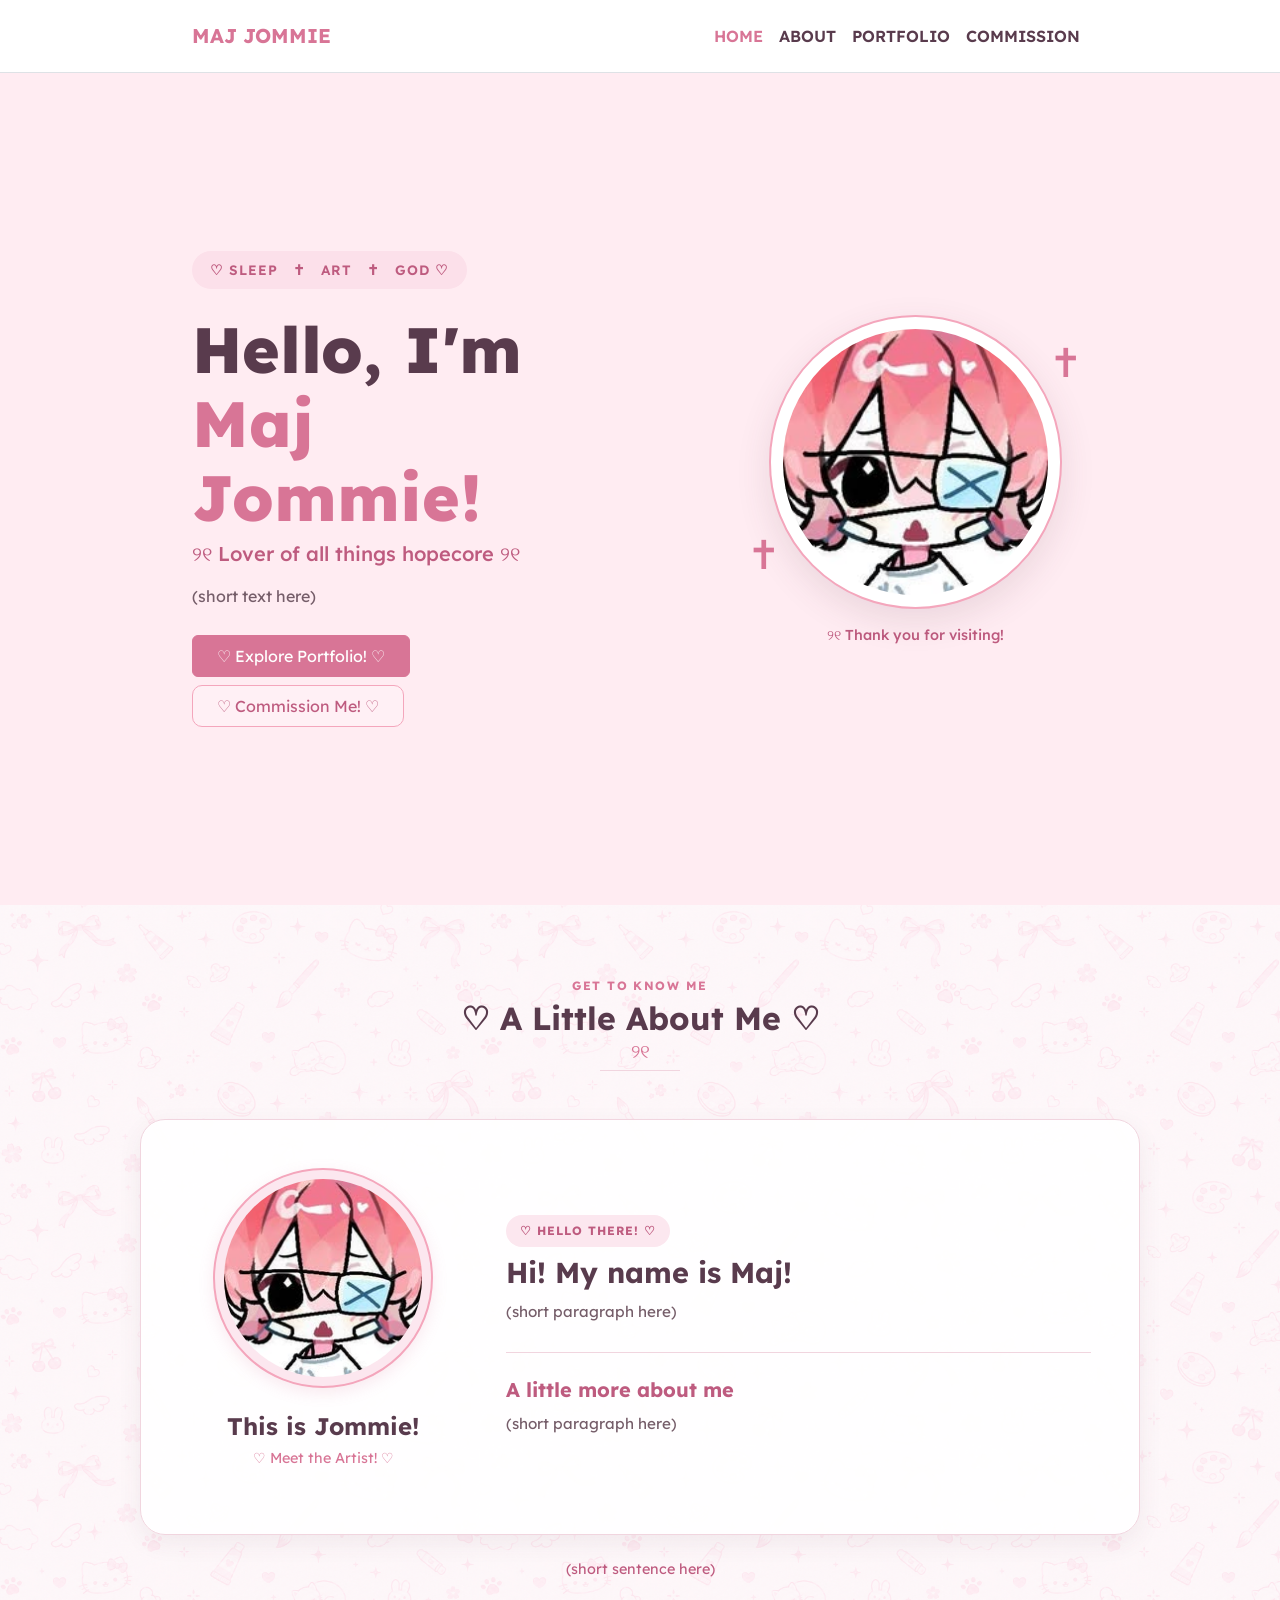
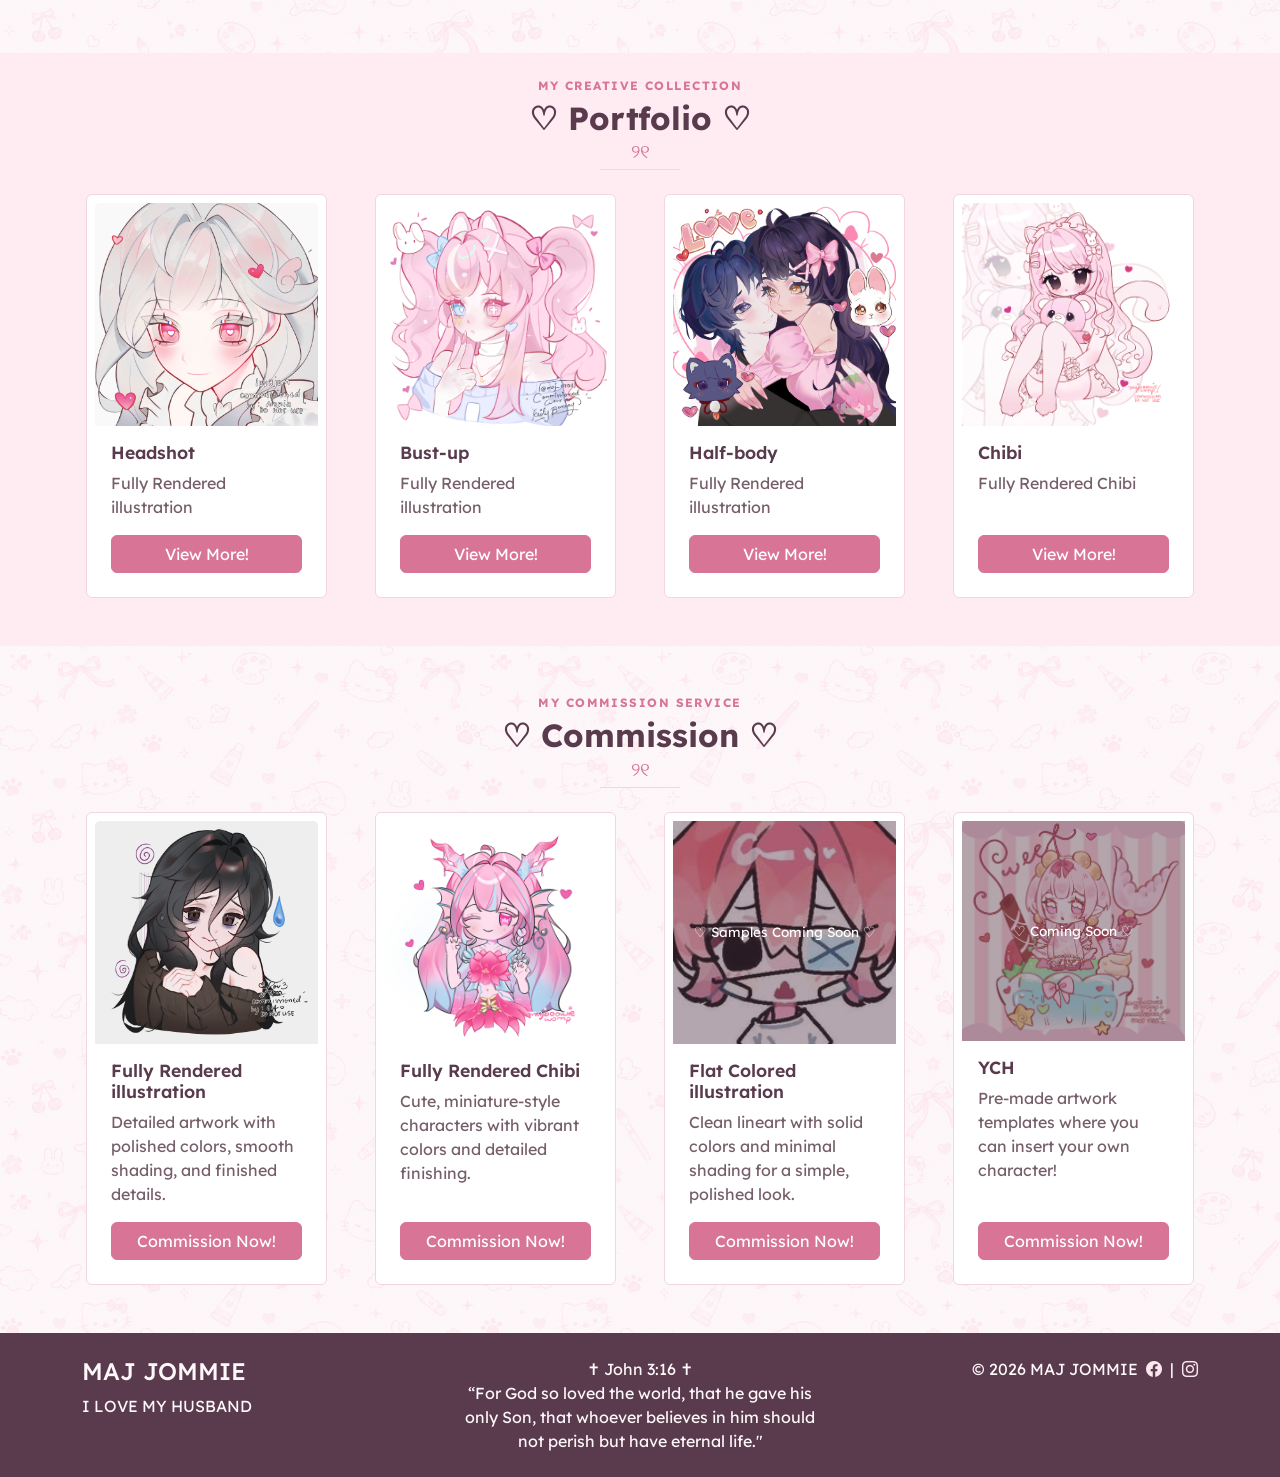
==== index.html @ 91c8d41b "Sitemap and Index fixed" ====
<!DOCTYPE html>
<html lang="en">

<head>
    <meta charset="UTF-8">
    <meta name="viewport" content="width=device-width, initial-scale=1.0">

    <link href="https://cdn.jsdelivr.net/npm/bootstrap@5.3.8/dist/css/bootstrap.min.css" rel="stylesheet">
    <link rel="preconnect" href="https://fonts.googleapis.com">
    <link rel="preconnect" href="https://fonts.gstatic.com" crossorigin>
    <link href="https://fonts.googleapis.com/css2?family=Lexend:wght@100..900&display=swap" rel="stylesheet">
    <link rel="stylesheet" href="https://cdn.jsdelivr.net/npm/bootstrap-icons@1.13.1/font/bootstrap-icons.min.css">
    <link href="style.css" rel="stylesheet">
    <link rel="icon" type="image/png" href="img/favicon.jpg">

    <title>Lov3Jom Art | Digital Illustrations & Art Commissions</title>

    <meta name="description" content="Explore Lov3Jom Art, a collection of digital illustrations and original artwork. Browse the portfolio, discover available commissions, and request a custom artwork.">
    <meta name="keywords" content="Lov3Jom Art, digital art, digital illustrations, art commissions, custom artwork">
    <meta name="author" content="Lov3Jom Art">
    <meta name="robots" content="index, follow">

    <meta property="og:type" content="website">
    <meta property="og:site_name" content="Lov3Jom Art">
    <meta property="og:title" content="Lov3Jom Art | Digital Illustrations">
    <meta property="og:description" content="Explore my digital illustrations, original artwork, and custom art commissions.">
    <meta property="og:url" content="https://lov3jom.art/">
    <meta property="og:image" content="https://lov3jom.art/img/preview.jpg">
    <meta property="og:image:width" content="1200">
    <meta property="og:image:height" content="630">
    <meta property="og:image:type" content="image/jpeg">

    <meta name="twitter:card" content="summary_large_image">
    <meta name="twitter:title" content="Lov3Jom Art">
    <meta name="twitter:description" content="Digital illustrations, original artwork, and custom commissions.">
    <meta name="twitter:image" content="https://lov3jom.art/img/preview.jpg">
</head>

<body data-bs-spy="scroll"
      data-bs-target="#portfolioNavbar"
      data-bs-smooth-scroll="true"
      data-bs-root-margin="0px 0px -40%"
      tabindex="0">

    <nav class="navbar navbar-expand-lg bg-white border-bottom sticky-top py-3">
        <div class="container-fluid navbar-container">

            <a class="navbar-brand fw-bold text-uppercase" href="index.html#home">
                Maj Jommie
            </a>

            <button class="navbar-toggler border-0"
                    type="button"
                    data-bs-toggle="collapse"
                    data-bs-target="#navbarLinks"
                    aria-controls="navbarLinks"
                    aria-expanded="false"
                    aria-label="Toggle navigation">

                <span class="navbar-toggler-icon"></span>
            </button>

            <div class="collapse navbar-collapse" id="navbarLinks">
                <ul class="navbar-nav ms-auto fw-semibold text-uppercase" id="portfolioNavbar">

                    <li class="nav-item">
                        <a class="nav-link active" href="#home">Home</a>
                    </li>

                    <li class="nav-item">
                        <a class="nav-link" href="#about">About</a>
                    </li>

                    <li class="nav-item">
                        <a class="nav-link" href="#portfolio">Portfolio</a>
                    </li>

                    <li class="nav-item">
                        <a class="nav-link" href="#commission">Commission</a>
                    </li>

                </ul>
            </div>

        </div>
    </nav>

    <section id="home" class="hero-section d-flex align-items-center">
        <div class="container-fluid landing-content py-5">
            <div class="row align-items-center justify-content-between g-5">

                <div class="col-md-6 text-center text-md-start">

                    <span class="hero-badge">
                        ♡ SLEEP &nbsp; ✝ &nbsp; ART &nbsp; ✝ &nbsp; GOD ♡
                    </span>

                    <h1 class="hero-title mt-4">
                        Hello, I'm <br> <span>Maj Jommie!</span>
                    </h1>

                    <h5 class="hero-subtitle">
                        ୨୧ Lover of all things hopecore ୨୧
                    </h5>

                    <p class="hero-description mt-3">
                        (short text here)
                    </p>

                    <div class="d-flex flex-wrap justify-content-center justify-content-md-start gap-2 mt-4">

                        <a href="#portfolio" class="btn button pink px-4 py-2">
                            ♡ Explore Portfolio! ♡
                        </a>

                        <a href="#commission" class="btn btn-outline-pink px-4 py-2">
                            ♡ Commission Me! ♡
                        </a>

                    </div>

                </div>

                <div class="col-md-5 text-center">

                    <div class="hero-image-wrapper mx-auto">

                        <span class="hero-decoration decoration-one">✝</span>
                        <span class="hero-decoration decoration-two">✝</span>

                        <img src="img/favicon.jpg"
                             class="hero-image"
                             alt="Maj Jommie profile artwork">

                    </div>

                    <p class="hero-image-caption mt-3">
                        ୨୧ Thank you for visiting!
                    </p>

                </div>

            </div>
        </div>
    </section>

    <section id="about" class="py-5">
        <div class="container py-4">

            <div class="text-center mb-5">
                <p class="gallery-label mb-1">GET TO KNOW ME</p>
                <h2 class="gallery-title">♡ A Little About Me ♡</h2>
                <div class="gallery-divider mx-auto">୨୧</div>
            </div>

            <div class="about-card p-4 p-md-5 mx-auto">
                <div class="row align-items-center g-4 g-lg-5">

                    <div class="col-md-4 text-center">

                        <div class="about-image-wrapper mx-auto">
                            <img src="img/favicon.jpg"
                                 class="about-image"
                                 alt="Jommie's profile artwork">
                        </div>

                        <h4 class="about-name mt-4">This is Jommie!</h4>
                        <p class="about-caption">♡ Meet the Artist! ♡</p>

                    </div>

                    <div class="col-md-8">

                        <span class="about-label">♡ HELLO THERE! ♡</span>

                        <h3 class="about-heading mt-2">
                            Hi! My name is Maj!
                        </h3>

                        <p class="about-text">
                            (short paragraph here)
                        </p>

                        <hr class="about-divider">

                        <h5 class="about-subheading">A little more about me</h5>

                        <p class="about-text mb-0">
                            (short paragraph here)
                        </p>

                    </div>

                </div>
            </div>

            <p class="text-center about-footer-text mt-4 mb-0">
                (short sentence here)
            </p>

        </div>
    </section>

    <section id="portfolio" class="py-4 pb-5">

        <div class="text-center mb-4">
            <p class="gallery-label mb-1">MY CREATIVE COLLECTION</p>
            <h2 class="gallery-title">♡ Portfolio ♡</h2>
            <div class="gallery-divider mx-auto">୨୧</div>
        </div>

        <div class="container px-3">
            <div class="row g-2 g-lg-5 justify-content-center">

                <div class="col-6 col-md-3">
                    <div class="card p-2 h-100 d-flex flex-column">

                        <img src="img/Fully rendered Headshot/Commissioned by Aionia Lily.png"
                             class="card-img-top"
                             alt="Fully rendered headshot artwork">

                        <div class="card-body d-flex flex-column">
                            <h5 class="responsive-card-title">Headshot</h5>
                            <p class="responsive-card-text">Fully Rendered illustration</p>

                            <div class="mt-auto d-flex justify-content-center">
                                <a href="portfolio.html" class="btn button pink w-100">
                                    View More!
                                </a>
                            </div>
                        </div>

                    </div>
                </div>

                <div class="col-6 col-md-3">
                    <div class="card p-2 h-100 d-flex flex-column">

                        <img src="img/Fully rendered Bust-up/Commissioned by Keilyy.png"
                             class="card-img-top"
                             alt="Fully rendered bust-up artwork">

                        <div class="card-body d-flex flex-column">
                            <h5 class="responsive-card-title">Bust-up</h5>
                            <p class="responsive-card-text">Fully Rendered illustration</p>

                            <div class="mt-auto d-flex justify-content-center">
                                <a href="portfolio.html" class="btn button pink w-100">
                                    View More!
                                </a>
                            </div>
                        </div>

                    </div>
                </div>

                <div class="col-6 col-md-3">
                    <div class="card p-2 h-100 d-flex flex-column">

                        <img src="img/Fully rendered Halfbody/Ely_s ArtCon.png"
                             class="card-img-top"
                             alt="Fully rendered half-body artwork">

                        <div class="card-body d-flex flex-column">
                            <h5 class="responsive-card-title">Half-body</h5>
                            <p class="responsive-card-text">Fully Rendered illustration</p>

                            <div class="mt-auto d-flex justify-content-center">
                                <a href="portfolio.html" class="btn button pink w-100">
                                    View More!
                                </a>
                            </div>
                        </div>

                    </div>
                </div>

                <div class="col-6 col-md-3">
                    <div class="card p-2 h-100 d-flex flex-column">

                        <img src="img/Chibi Fullbody/Commissioned by Keilyy.png"
                             class="card-img-top"
                             alt="Chibi artwork">

                        <div class="card-body d-flex flex-column">
                            <h5 class="responsive-card-title">Chibi</h5>
                            <p class="responsive-card-text">Fully Rendered Chibi</p>

                            <div class="mt-auto d-flex justify-content-center">
                                <a href="portfolio.html" class="btn button pink w-100">
                                    View More!
                                </a>
                            </div>
                        </div>

                    </div>
                </div>

            </div>
        </div>

    </section>

    <section id="commission" class="py-5">

        <div class="text-center mb-4">
            <p class="gallery-label mb-1">MY COMMISSION SERVICE</p>
            <h2 class="gallery-title">♡ Commission ♡</h2>
            <div class="gallery-divider mx-auto">୨୧</div>
        </div>

        <div class="container px-3">
            <div class="row g-2 g-lg-5 justify-content-center">

                <div class="col-6 col-md-3">
                    <div class="card p-2 h-100">

                        <img src="img/Fully rendered Bust-up/Commissioned by Sof.png"
                             class="card-img-top"
                             alt="Fully rendered illustration">

                        <div class="card-body d-flex flex-column">
                            <h5 class="responsive-card-title">Fully Rendered illustration</h5>
                            <p class="responsive-card-text">
                                Detailed artwork with polished colors, smooth shading, and finished details.
                            </p>

                            <div class="mt-auto d-flex justify-content-center">
                                <a href="commission.html" class="btn button pink w-100">
                                    Commission Now!
                                </a>
                            </div>
                        </div>

                    </div>
                </div>

                <div class="col-6 col-md-3">
                    <div class="card p-2 h-100">

                        <img src="img/Custom chibi/Commissioned by Eii Yume.png"
                             class="card-img-top"
                             alt="Fully rendered chibi illustration">

                        <div class="card-body d-flex flex-column">
                            <h5 class="responsive-card-title">Fully Rendered Chibi</h5>
                            <p class="responsive-card-text">
                                Cute, miniature-style characters with vibrant colors and detailed finishing.
                            </p>

                            <div class="mt-auto d-flex justify-content-center">
                                <a href="commission.html" class="btn button pink w-100">
                                    Commission Now!
                                </a>
                            </div>
                        </div>

                    </div>
                </div>

                <div class="col-6 col-md-3">
                    <div class="card p-2 h-100">

                        <div class="image-container">
                            <img src="img/favicon.jpg"
                                 class="card-img-top"
                                 alt="Flat colored illustration">

                            <div class="image-text">
                                <p>♡ Samples Coming Soon ♡</p>
                            </div>
                        </div>

                        <div class="card-body d-flex flex-column">
                            <h5 class="responsive-card-title">Flat Colored illustration</h5>
                            <p class="responsive-card-text">
                                Clean lineart with solid colors and minimal shading for a simple, polished look.
                            </p>

                            <div class="mt-auto d-flex justify-content-center">
                                <a href="commission.html" class="btn button pink w-100">
                                    Commission Now!
                                </a>
                            </div>
                        </div>

                    </div>
                </div>

                <div class="col-6 col-md-3">
                    <div class="card p-2 h-100">
                        <div class="image-container">
                            <img src="img/YCH_s/Sundae/Commissioned by Bunny.png"
                                class="card-img-top"
                                alt="Your Character Here artwork">

                            <div class="image-text">
                                <p>♡ Coming Soon ♡</p>
                            </div>
                        </div>

                        <div class="card-body d-flex flex-column">
                            <h5 class="responsive-card-title">YCH</h5>
                            <p class="responsive-card-text">
                                Pre-made artwork templates where you can insert your own character!
                            </p>

                            <div class="mt-auto d-flex justify-content-center">
                                <a href="commission.html" class="btn button pink w-100">
                                    Commission Now!
                                </a>
                            </div>
                        </div>

                    </div>
                </div>

            </div>
        </div>

    </section>

    <footer class="py-4 site-footer">
        <div class="container">
            <div class="row align-items-start">

                <div class="col-md-4 footer-title">
                    <h4 class="white title">MAJ JOMMIE</h4>
                    <p>I LOVE MY HUSBAND</p>
                </div>

                <div class="col-md-4">
                    <p class="text-center mb-0">
                        ✝ John 3:16 ✝<br>
                        “For God so loved the world, that he gave his only Son, that whoever believes in him should not perish but have eternal life."
                    </p>
                </div>

                <div class="col-md-4 d-flex justify-content-end align-items-start gap-2 footer-description">
                    <p class="mb-0">© 2026 MAJ JOMMIE</p>

                    <a href="https://www.facebook.com/lov3jom" class="white">
                        <i class="bi bi-facebook"></i>
                    </a>

                    <span>|</span>

                    <a href="https://www.instagram.com/lov3jom" class="white">
                        <i class="bi bi-instagram"></i>
                    </a>
                </div>

            </div>
        </div>
    </footer>

    <script src="https://cdn.jsdelivr.net/npm/bootstrap@5.3.8/dist/js/bootstrap.bundle.min.js"></script>

</body>
</html>
---- style.css ----
@charset "UTF-8";

html {
    scroll-behavior: smooth;
}

:root {
    --bs-body-font-family: 'Lexend', sans-serif !important;
    --bs-font-sans-serif: 'Lexend', sans-serif !important;
}

body {
    background-color: #FFF8FA;
    color: #593B4D;
    font-family: 'Lexend', sans-serif !important;
    font-weight: 400;
}

.navbar-container,
.landing-content {
    padding-left: 15%;
    padding-right: 15%;
}

.navbar {
    background-color: #FFFFFF;
}

.navbar-brand {
    color: #D87596;
}

.navbar-brand:hover {
    color: #BE5B7F;
}

.nav-link {
    color: #593B4D;
}

.nav-link:hover,
.nav-link.active {
    color: #D87596 !important;
}

#home,
#portfolio {
    background-color: #ffecf2;
}

#about,
#commission {
    background-color: #FFF8FA;
    background-image: url("/img/background3.png");
    background-size: 480px 270px;
    background-repeat: repeat;
    background-position: top left;
    background-attachment: scroll;
}

#home {
    min-height: calc(100vh - 68px);
    overflow: hidden;
}

.landing-image {
    width: 400px;
    height: 400px;
    max-width: 100%;
    aspect-ratio: 1 / 1;
    object-fit: contain;
    border-radius: 50%;
}

.emoticons {
    width: 25%;
    height: 25%;
    max-width: 25%;
    aspect-ratio: 1 / 1;
    object-fit: contain;
    border-radius: 50%;
}

section {
    scroll-margin-top: 80px;
}

.introduction {
    padding: 0;
}

.badge.pink {
    background-color: #FCE7EF;
    color: #BE5B7F;
    font-weight: 600;
    letter-spacing: 0.02em;
    padding: 8px 14px;
    border-radius: 999px;
}

.button.pink {
    background-color: #D87596;
    color: #FFFFFF;
    border-color: #D87596;
}

.button.pink:hover {
    background-color: #BE5B7F;
    color: #FFFFFF;
    border-color: #BE5B7F;
}

.btn-outline-pink {
    background-color: #FFF0F5;
    border: 1px solid #F4A6BC;
    color: #BE5B7F;
    border-radius: 10px;
    transition: 0.2s ease;
}

.btn-outline-pink:hover {
    background-color: #FCE7EF;
    border-color: #D87596;
    color: #BE5B7F;
}

.card {
    background-color: #FFFFFF;
    border: 1px solid #F1D5DF;
}

.responsive-card-title {
    font-size: 1.1rem;
    font-weight: 600;
    color: #593B4D;
}

.responsive-card-text {
    font-size: 1rem;
    color: #755D69;
}

.text-muted {
    color: #755D69 !important;
}

.site-footer {
    background-color: #593B4D !important;
    color: #FFF8FA;
}

.site-footer a {
    color: #FCE7EF;
    text-decoration: none;
}

.site-footer a:hover {
    color: #F4A6BC;
}



.gallery-label {
    color: #D87596;
    font-size: 0.75rem;
    font-weight: 700;
    letter-spacing: 0.12em;
}

.gallery-title {
    color: #593B4D;
    font-weight: 700;
    margin-bottom: 5px;
}

.gallery-divider {
    color: #D87596;
    font-size: 1.2rem;
    width: 80px;
    border-bottom: 1px solid #F1D5DF;
    line-height: 1;
    padding-bottom: 8px;
}

.gallery-item {
    display: block;
    overflow: hidden;
    border-radius: 16px;
    background-color: #FFFFFF;
    border: 1px solid #F1D5DF;
    box-shadow: 0 2px 8px rgba(89, 59, 77, 0.06);
    aspect-ratio: 1 / 1;
}

.gallery-item img {
    display: block;
    width: 100%;
    height: 100%;
    object-fit: cover;
    transition: transform 0.3s ease;
}

.gallery-item:hover img {
    transform: scale(1.04);
}

.gallery-item:hover {
    box-shadow: 0 5px 15px rgba(89, 59, 77, 0.15);
}

.process-card {
    background-color: #FFFFFF;
    border: 1px solid #F1D5DF;
    border-radius: 20px;
    box-shadow: 0 3px 10px rgba(89, 59, 77, 0.05);
    transition: transform 0.3s ease, box-shadow 0.3s ease;
}

.process-card:hover {
    transform: translateY(-6px);
    box-shadow: 0 8px 18px rgba(89, 59, 77, 0.12);
}

.process-icon {
    width: 65px;
    height: 65px;
    background-color: #FCE7EF;
    color: #D87596;
    border-radius: 50%;
    display: flex;
    align-items: center;
    justify-content: center;
    margin: 0 auto 18px;
    font-size: 1.8rem;
}

.process-number {
    color: #D87596;
    font-size: 0.7rem;
    font-weight: 700;
    letter-spacing: 0.12em;
}

.process-card h5 {
    color: #593B4D;
    font-size: 1rem;
}

.process-card p {
    font-size: 0.85rem;
    margin-top: 10px;
    margin-bottom: 0;
}

.hero-badge {
    display: inline-block;
    background-color: #FCE0EA;
    color: #BE5B7F;
    padding: 9px 18px;
    border-radius: 50px;
    font-size: 0.85rem;
    font-weight: 600;
    letter-spacing: 1px;
}

.hero-title {
    color: #593B4D;
    font-size: clamp(2.5rem, 5vw, 4.5rem);
    font-weight: 800;
    line-height: 1.15;
}

.hero-title span {
    color: #D87596;
}

.hero-subtitle {
    color: #BE5B7F;
    font-weight: 500;
}

.hero-description {
    color: #755D69;
    font-size: 1rem;
    line-height: 1.8;
    max-width: 480px;
}

.hero-image-wrapper {
    position: relative;
    width: 360px;
    max-width: 85%;
    aspect-ratio: 1 / 1;
    padding: 12px;
    border-radius: 50%;
    background-color: #FFFFFF;
    border: 2px solid #F4A6BC;
    box-shadow: 0 12px 35px rgba(89, 59, 77, 0.12);
}

.hero-image {
    width: 100%;
    height: 100%;
    object-fit: cover;
    border-radius: 50%;
}

.hero-decoration {
    position: absolute;
    z-index: 2;
    color: #D87596;
    font-size: 2.5rem;
}

.decoration-one {
    top: 5%;
    right: -8%;
}

.decoration-two {
    bottom: 8%;
    left: -8%;
}

.hero-image-caption {
    color: #BE5B7F;
    font-size: 0.9rem;
    font-weight: 500;
}

.about-card {
    max-width: 1000px;
    background-color: rgba(255, 255, 255, 0.94);
    border: 1px solid #F1D5DF;
    border-radius: 25px;
    box-shadow: 0 8px 25px rgba(89, 59, 77, 0.07);
}

.about-image-wrapper {
    width: 220px;
    max-width: 100%;
    aspect-ratio: 1 / 1;
    padding: 9px;
    background-color: #FCE7EF;
    border: 2px solid #F4A6BC;
    border-radius: 50%;
    box-shadow: 0 5px 15px rgba(216, 117, 150, 0.15);
}

.about-image {
    width: 100%;
    height: 100%;
    object-fit: cover;
    border-radius: 50%;
}

.about-name {
    color: #593B4D;
    font-weight: 700;
}

.about-caption {
    color: #D87596;
    font-size: 0.9rem;
}

.about-label {
    display: inline-block;
    color: #BE5B7F;
    background-color: #FCE7EF;
    padding: 7px 14px;
    border-radius: 50px;
    font-size: 0.75rem;
    font-weight: 700;
    letter-spacing: 1px;
}

.about-heading {
    color: #593B4D;
    font-size: 1.8rem;
    font-weight: 700;
}

.about-subheading {
    color: #BE5B7F;
    font-weight: 700;
}

.about-text {
    color: #755D69;
    font-size: 0.95rem;
    line-height: 1.9;
}

.about-divider {
    border-color: #F1D5DF;
    opacity: 1;
    margin: 25px 0;
}

.about-footer-text {
    color: #BE5B7F;
    font-size: 0.9rem;
}


.image-container {
    position: relative;
    width: 100%;
}

.image-container img {
    width: 100%;
    display: block;
}

.image-container {
    position: relative;
    width: 100%;
    overflow: hidden;
}

.image-container img {
    width: 100%;
    display: block;
}

.image-text {
    position: absolute;
    inset: 0;
    display: flex;
    flex-direction: column;
    justify-content: center;
    align-items: center;
    text-align: center;
    color: white;
    background-color: rgba(89, 59, 77, 0.45);
    padding: 15px;
}

.image-text h5 {
    font-weight: 700;
}

.image-text p {
    margin-bottom: 0;
    font-size: 0.85rem;
}

@media (max-width: 767.98px) {

    .landing-content {
        padding-left: 5%;
        padding-right: 5%;
    }

    .landing-content .row {
        justify-content: center;
        text-align: center;
        gap: 20px;
    }

    .landing-content .row > div {
        text-align: center !important;
    }

    .landing-image {
        width: 280px;
        height: 280px;
    }

    .hero-title {
        font-size: 2.5rem;
    }

    .hero-description {
        font-size: 0.9rem;
        margin-left: auto;
        margin-right: auto;
    }

    .hero-image-wrapper {
        width: 280px;
    }

    .responsive-card-title {
        font-size: 0.85rem;
        font-weight: 600;
    }

    .responsive-card-text {
        font-size: 0.75rem;
    }

    .gallery-title {
        font-size: 1.5rem;
    }

    .gallery-label {
        font-size: 0.65rem;
    }

    .gallery-item {
        border-radius: 12px;
    }

    .about-card {
        border-radius: 18px;
        padding: 25px !important;
    }

    .about-image-wrapper {
        width: 180px;
    }

    .about-heading {
        font-size: 1.5rem;
    }

    .about-text {
        font-size: 0.85rem;
    }

    .footer-title {
    text-align: center;
    }

    .site-footer .row {
        text-align: center;
        gap: 25px;
    }

    .site-footer .footer-title,
    .site-footer .col-md-4 {
        text-align: center;
    }

    .site-footer .col-md-4:last-child {
        justify-content: center;
        flex-wrap: wrap;
        gap: 10px;
    }

    .site-footer p {
        margin-bottom: 0;
    }

    .footer-description {
        text-align: center;
        display: flex;
        align-items: center;
    }
}
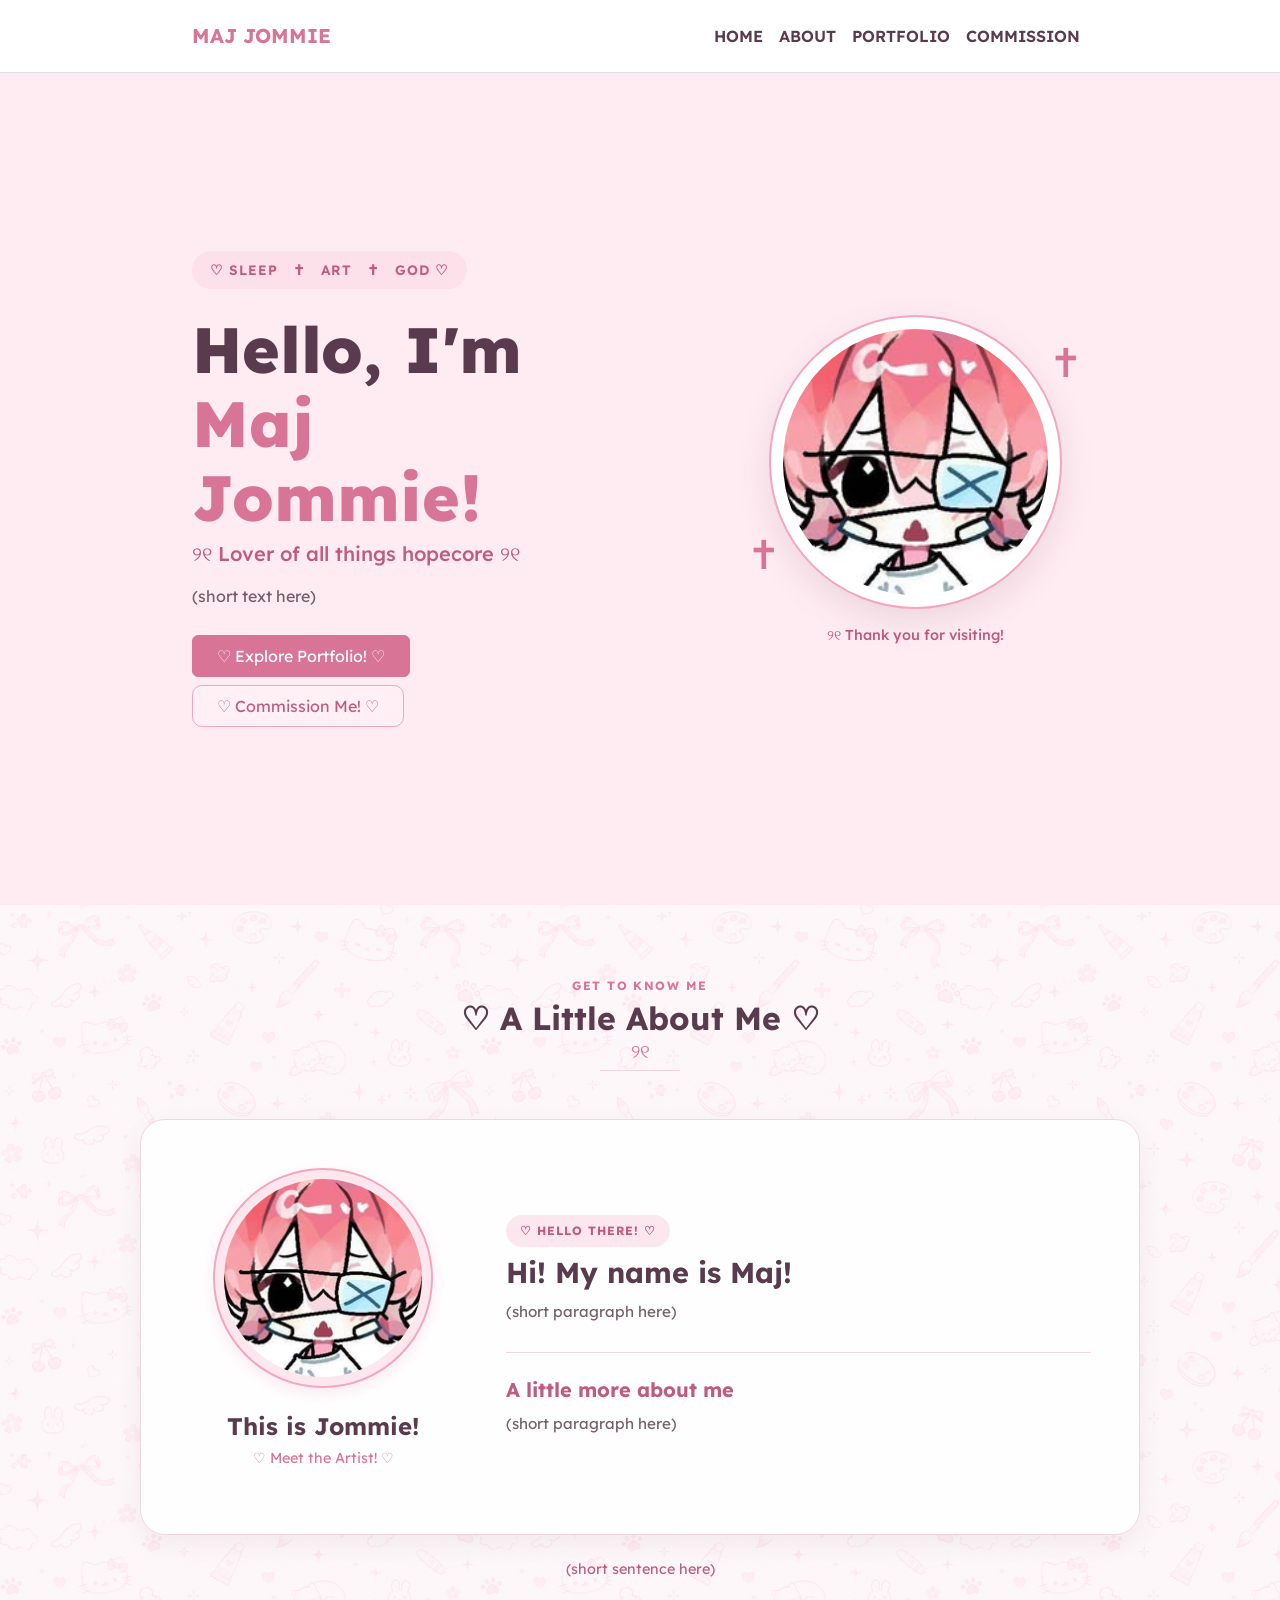
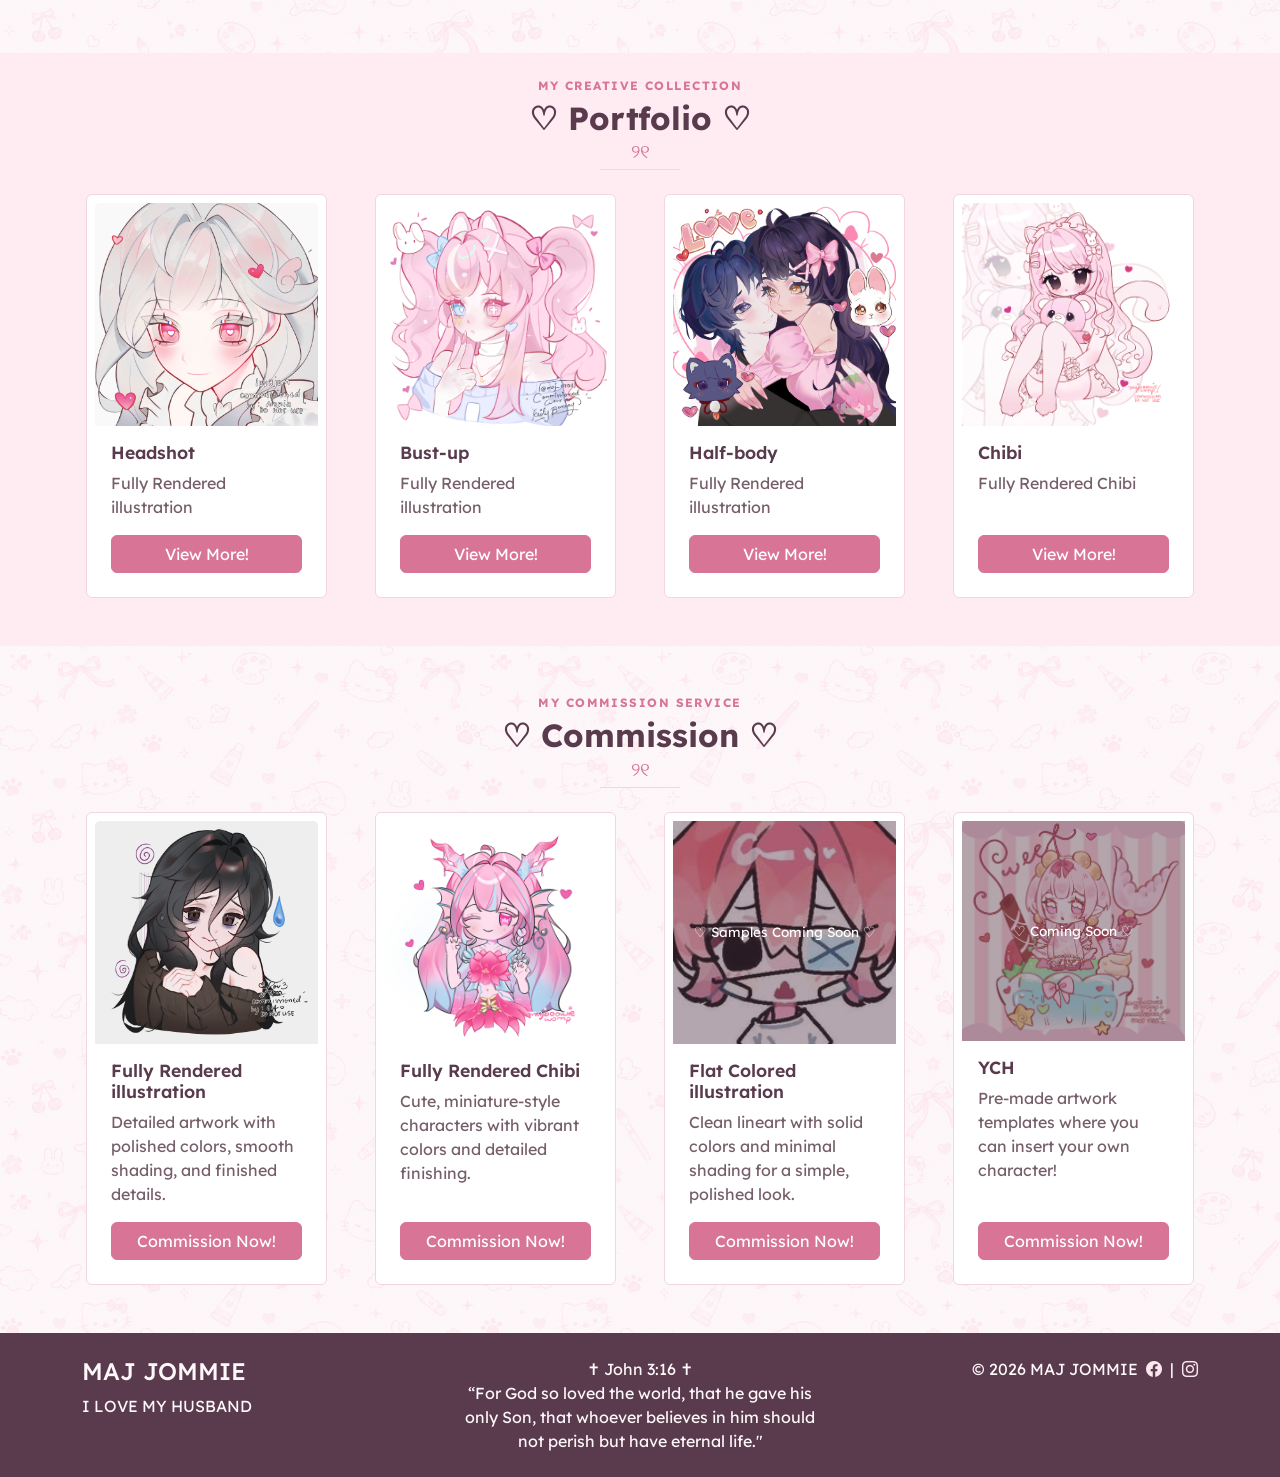
==== commit 0c3bde5e: "Analytics" ====
--- a/index.html
+++ b/index.html
@@ -1,41 +1,50 @@
 
 <!DOCTYPE html>
 <html lang="en">
+
 
 <head>
     <meta charset="UTF-8">
     <meta name="viewport" content="width=device-width, initial-scale=1.0">
 
+    <title>Lov3Jom Art | Digital Artist & Art Commissions</title>
+
+    <meta name="description" content="Explore Lov3Jom Art by Maj Jommie, featuring digital illustrations, character artwork, chibi art, and custom art commissions. View the portfolio and commission your own artwork.">
+    <meta name="author" content="Maj Jommie">
+    <meta name="robots" content="index, follow">
+
+    <link rel="canonical" href="https://lov3jom.art/">
+
     <link href="https://cdn.jsdelivr.net/npm/bootstrap@5.3.8/dist/css/bootstrap.min.css" rel="stylesheet">
+
     <link rel="preconnect" href="https://fonts.googleapis.com">
     <link rel="preconnect" href="https://fonts.gstatic.com" crossorigin>
     <link href="https://fonts.googleapis.com/css2?family=Lexend:wght@100..900&display=swap" rel="stylesheet">
+
     <link rel="stylesheet" href="https://cdn.jsdelivr.net/npm/bootstrap-icons@1.13.1/font/bootstrap-icons.min.css">
     <link href="style.css" rel="stylesheet">
-    <link rel="icon" type="image/png" href="img/favicon.jpg">
-
-    <title>Lov3Jom Art | Digital Illustrations & Art Commissions</title>
-
-    <meta name="description" content="Explore Lov3Jom Art, a collection of digital illustrations and original artwork. Browse the portfolio, discover available commissions, and request a custom artwork.">
-    <meta name="keywords" content="Lov3Jom Art, digital art, digital illustrations, art commissions, custom artwork">
-    <meta name="author" content="Lov3Jom Art">
-    <meta name="robots" content="index, follow">
-
+
+    <link rel="icon" type="image/jpeg" href="img/favicon.jpg">
+
+    <!-- Open Graph / Facebook / Messenger -->
     <meta property="og:type" content="website">
     <meta property="og:site_name" content="Lov3Jom Art">
-    <meta property="og:title" content="Lov3Jom Art | Digital Illustrations">
-    <meta property="og:description" content="Explore my digital illustrations, original artwork, and custom art commissions.">
+    <meta property="og:title" content="Lov3Jom Art | Digital Artist & Art Commissions">
+    <meta property="og:description" content="Explore digital illustrations, character artwork, chibi art, and custom commissions by Maj Jommie.">
     <meta property="og:url" content="https://lov3jom.art/">
     <meta property="og:image" content="https://lov3jom.art/img/preview.jpg">
     <meta property="og:image:width" content="1200">
     <meta property="og:image:height" content="630">
     <meta property="og:image:type" content="image/jpeg">
-
+    <meta property="og:image:alt" content="Lov3Jom Art digital art portfolio preview">
+
+    <!-- Twitter / X -->
     <meta name="twitter:card" content="summary_large_image">
-    <meta name="twitter:title" content="Lov3Jom Art">
-    <meta name="twitter:description" content="Digital illustrations, original artwork, and custom commissions.">
+    <meta name="twitter:title" content="Lov3Jom Art | Digital Artist">
+    <meta name="twitter:description" content="Discover digital illustrations, chibi art, and custom artwork by Maj Jommie.">
     <meta name="twitter:image" content="https://lov3jom.art/img/preview.jpg">
 </head>
+
 
 <body data-bs-spy="scroll"
       data-bs-target="#portfolioNavbar"
@@ -456,6 +465,12 @@
     </footer>
 
     <script src="https://cdn.jsdelivr.net/npm/bootstrap@5.3.8/dist/js/bootstrap.bundle.min.js"></script>
+    <script async src="https://www.googletagmanager.com/gtm.js?id=GTM-P2FCDST4"></script>
+    <script>
+    window.dataLayer = window.dataLayer || [];
+    function gtag(){dataLayer.push(arguments);}
+    gtag('js', new Date());
+    </script>
 
 </body>
 </html>
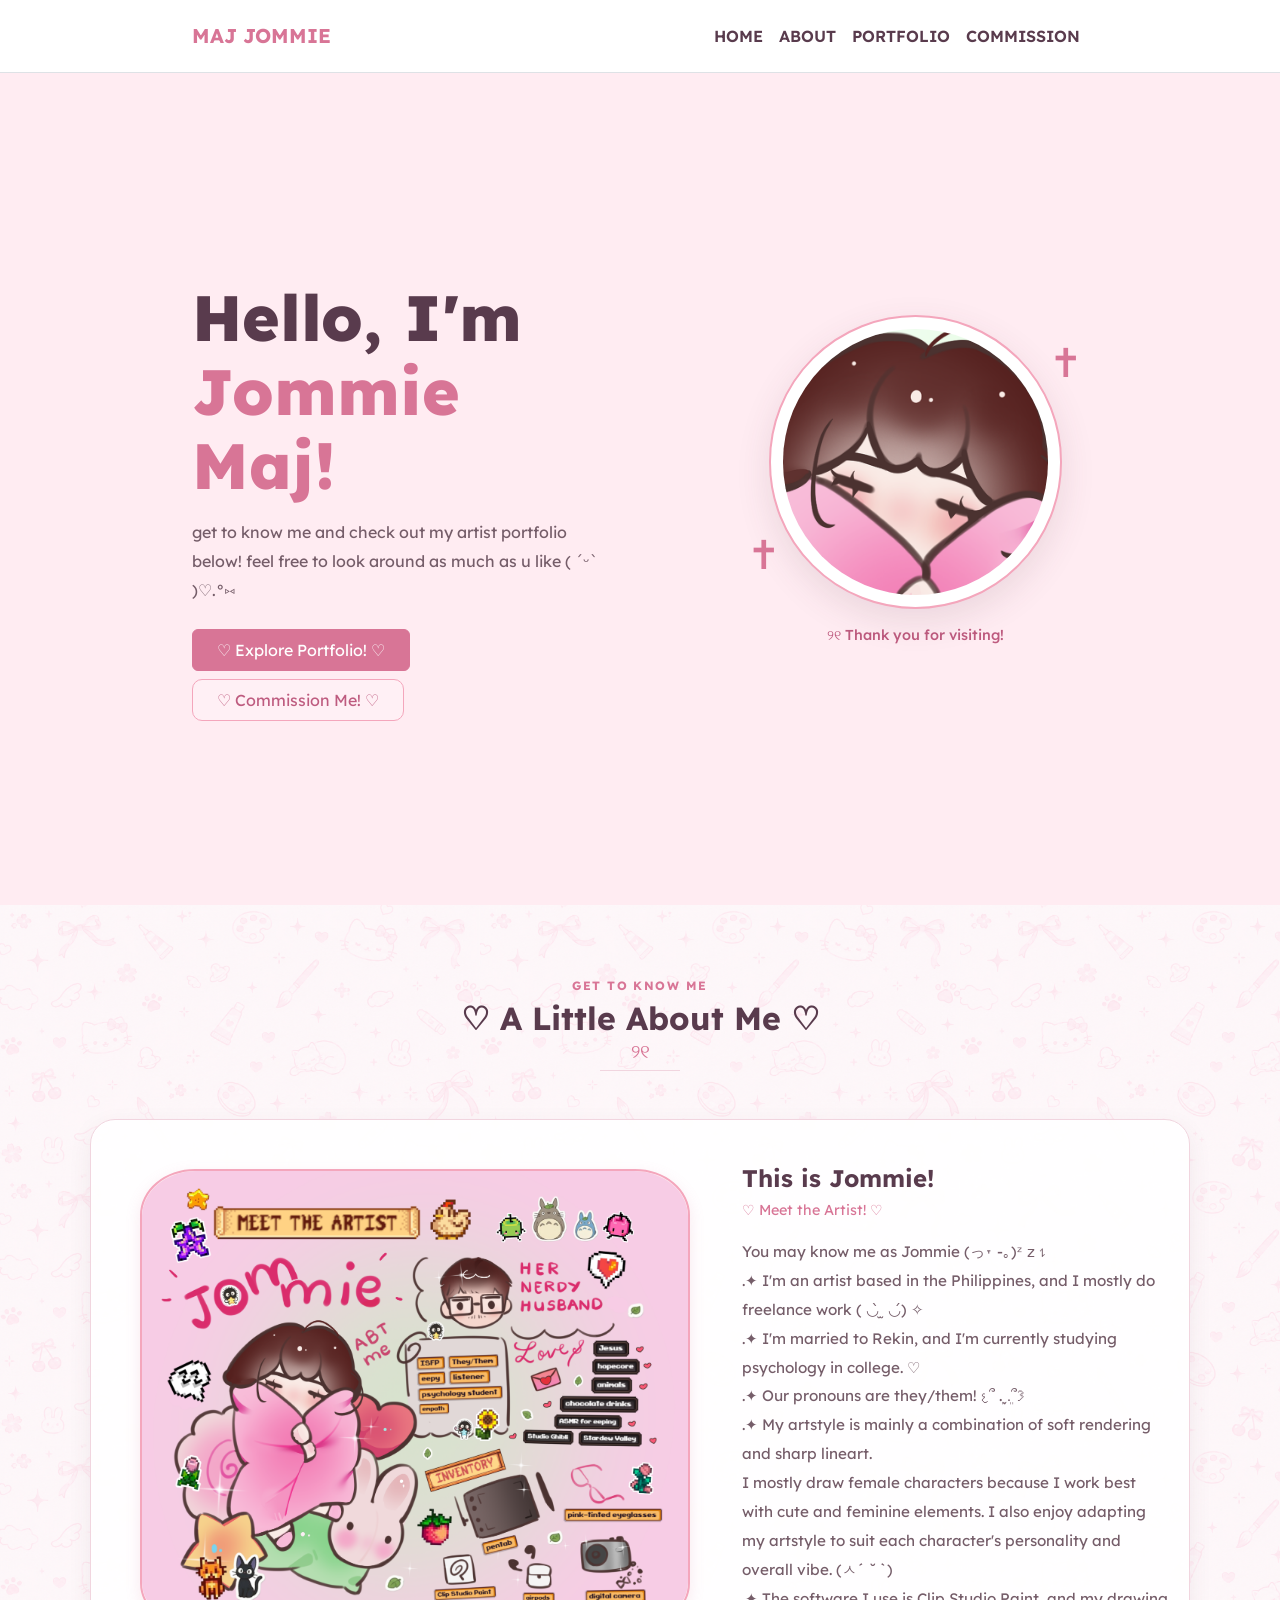
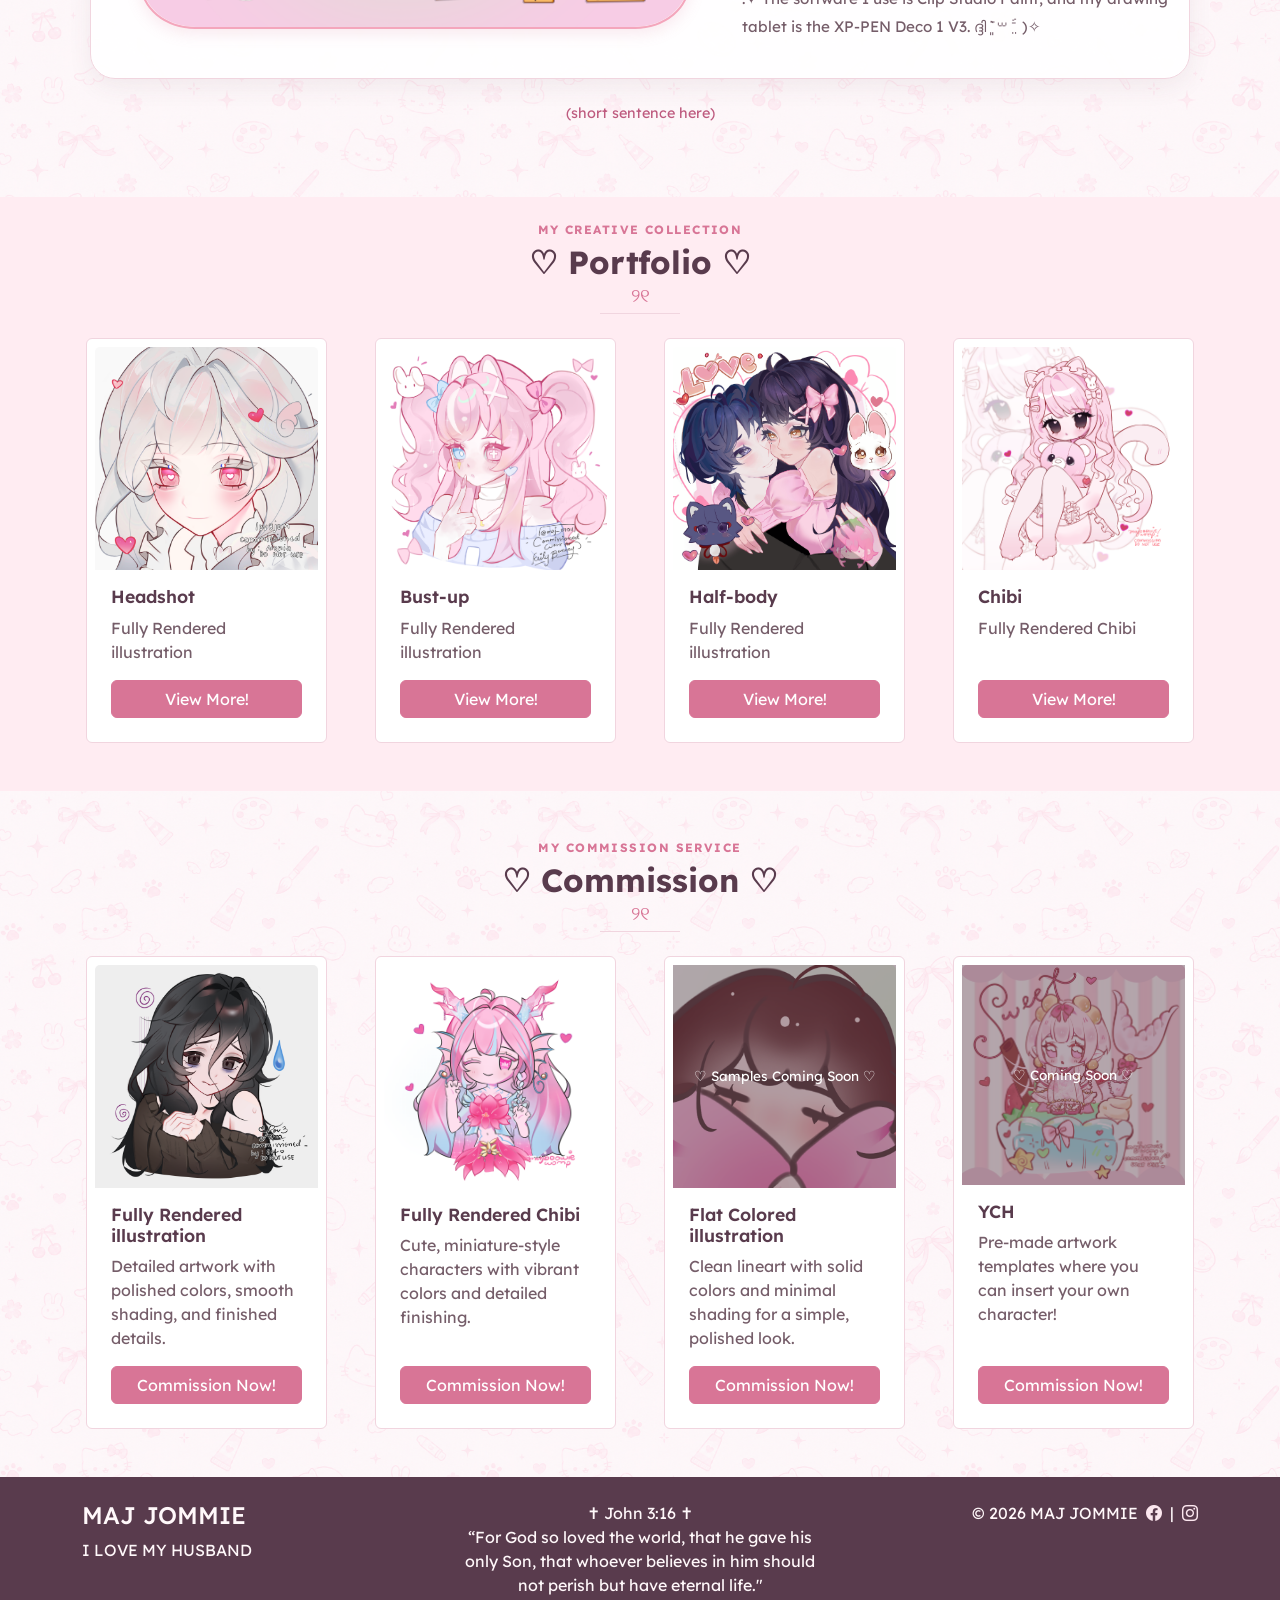
==== commit 061ed855: "Domain Update" ====
--- a/index.html
+++ b/index.html
@@ -1,19 +1,18 @@
 
 <!DOCTYPE html>
 <html lang="en">
-
 
 <head>
     <meta charset="UTF-8">
     <meta name="viewport" content="width=device-width, initial-scale=1.0">
 
-    <title>Lov3Jom Art | Digital Artist & Art Commissions</title>
-
-    <meta name="description" content="Explore Lov3Jom Art by Maj Jommie, featuring digital illustrations, character artwork, chibi art, and custom art commissions. View the portfolio and commission your own artwork.">
+    <title>LoveJom Art | Digital Artist & Art Commissions</title>
+
+    <meta name="description" content="Explore LoveJom Art by Maj Jommie, featuring digital illustrations, character artwork, chibi art, and custom art commissions. View the portfolio and commission your own artwork.">
     <meta name="author" content="Maj Jommie">
     <meta name="robots" content="index, follow">
 
-    <link rel="canonical" href="https://lov3jom.art/">
+    <link rel="canonical" href="https://lovejom.art/">
 
     <link href="https://cdn.jsdelivr.net/npm/bootstrap@5.3.8/dist/css/bootstrap.min.css" rel="stylesheet">
 
@@ -24,27 +23,24 @@
     <link rel="stylesheet" href="https://cdn.jsdelivr.net/npm/bootstrap-icons@1.13.1/font/bootstrap-icons.min.css">
     <link href="style.css" rel="stylesheet">
 
-    <link rel="icon" type="image/jpeg" href="img/favicon.jpg">
-
-    <!-- Open Graph / Facebook / Messenger -->
+    <link rel="icon" type="image/jpeg" href="img/favicon.png">
+
     <meta property="og:type" content="website">
-    <meta property="og:site_name" content="Lov3Jom Art">
-    <meta property="og:title" content="Lov3Jom Art | Digital Artist & Art Commissions">
+    <meta property="og:site_name" content="LoveJom Art">
+    <meta property="og:title" content="LoveJom Art | Digital Artist & Art Commissions">
     <meta property="og:description" content="Explore digital illustrations, character artwork, chibi art, and custom commissions by Maj Jommie.">
-    <meta property="og:url" content="https://lov3jom.art/">
-    <meta property="og:image" content="https://lov3jom.art/img/preview.jpg">
+    <meta property="og:url" content="https://lovejom.art/">
+    <meta property="og:image" content="https://lovejom.art/img/preview.jpg">
     <meta property="og:image:width" content="1200">
     <meta property="og:image:height" content="630">
     <meta property="og:image:type" content="image/jpeg">
-    <meta property="og:image:alt" content="Lov3Jom Art digital art portfolio preview">
-
-    <!-- Twitter / X -->
+    <meta property="og:image:alt" content="LoveJom Art digital art portfolio preview">
+
     <meta name="twitter:card" content="summary_large_image">
-    <meta name="twitter:title" content="Lov3Jom Art | Digital Artist">
+    <meta name="twitter:title" content="LoveJom Art | Digital Artist">
     <meta name="twitter:description" content="Discover digital illustrations, chibi art, and custom artwork by Maj Jommie.">
-    <meta name="twitter:image" content="https://lov3jom.art/img/preview.jpg">
+    <meta name="twitter:image" content="https://lovejom.art/img/preview.jpg">
 </head>
-
 
 <body data-bs-spy="scroll"
       data-bs-target="#portfolioNavbar"
@@ -101,20 +97,12 @@
 
                 <div class="col-md-6 text-center text-md-start">
 
-                    <span class="hero-badge">
-                        ♡ SLEEP &nbsp; ✝ &nbsp; ART &nbsp; ✝ &nbsp; GOD ♡
-                    </span>
-
                     <h1 class="hero-title mt-4">
-                        Hello, I'm <br> <span>Maj Jommie!</span>
+                        Hello, I'm <br> <span>Jommie Maj!</span>
                     </h1>
 
-                    <h5 class="hero-subtitle">
-                        ୨୧ Lover of all things hopecore ୨୧
-                    </h5>
-
                     <p class="hero-description mt-3">
-                        (short text here)
+                        get to know me and check out my artist portfolio below! feel free to look around as much as u like ( ˊᵕˋ )♡.°⑅
                     </p>
 
                     <div class="d-flex flex-wrap justify-content-center justify-content-md-start gap-2 mt-4">
@@ -138,7 +126,7 @@
                         <span class="hero-decoration decoration-one">✝</span>
                         <span class="hero-decoration decoration-two">✝</span>
 
-                        <img src="img/favicon.jpg"
+                        <img src="img/favicon.png"
                              class="hero-image"
                              alt="Maj Jommie profile artwork">
 
@@ -163,42 +151,31 @@
                 <div class="gallery-divider mx-auto">୨୧</div>
             </div>
 
-            <div class="about-card p-4 p-md-5 mx-auto">
+            <div class="about-card p-2 p-md-5 mx-auto">
                 <div class="row align-items-center g-4 g-lg-5">
 
-                    <div class="col-md-4 text-center">
+                    <div class="col-md-7 text-center">
 
                         <div class="about-image-wrapper mx-auto">
-                            <img src="img/favicon.jpg"
+                            <img src="img/1.1.png"
                                  class="about-image"
                                  alt="Jommie's profile artwork">
                         </div>
-
+                    </div>
+
+                    <div class="col-md-5">
                         <h4 class="about-name mt-4">This is Jommie!</h4>
                         <p class="about-caption">♡ Meet the Artist! ♡</p>
 
-                    </div>
-
-                    <div class="col-md-8">
-
-                        <span class="about-label">♡ HELLO THERE! ♡</span>
-
-                        <h3 class="about-heading mt-2">
-                            Hi! My name is Maj!
-                        </h3>
-
                         <p class="about-text">
-                            (short paragraph here)
-                        </p>
-
-                        <hr class="about-divider">
-
-                        <h5 class="about-subheading">A little more about me</h5>
-
-                        <p class="about-text mb-0">
-                            (short paragraph here)
-                        </p>
-
+                            You may know me as Jommie (っ˕ -｡)ᶻ 𝗓 𐰁<br>
+                            .✦ I'm an artist based in the Philippines, and I mostly do freelance work ( ◡̀  ̫ ◡́) ✧<br>
+                            .✦ I'm married to Rekin, and I'm currently studying psychology in college. ♡<br>
+                            .✦ Our pronouns are they/them! 𐔌՞ ܸ.ˬ.ܸ՞𐦯<br>
+                            .✦ My artstyle is mainly a combination of soft rendering and sharp lineart.<br>
+                            I mostly draw female characters because I work best with cute and feminine elements. I also enjoy adapting my artstyle to suit each character's personality and overall vibe. (ㅅ´ ˘ `)<br>
+                            .✦ The software I use is Clip Studio Paint, and my drawing tablet is the XP-PEN Deco 1 V3. ദ്ദി ˉ͈̀꒳ˉ͈́ )✧<br>
+                                                    </p>
                     </div>
 
                 </div>
@@ -372,7 +349,7 @@
                     <div class="card p-2 h-100">
 
                         <div class="image-container">
-                            <img src="img/favicon.jpg"
+                            <img src="img/favicon.png"
                                  class="card-img-top"
                                  alt="Flat colored illustration">
 
@@ -399,10 +376,11 @@
 
                 <div class="col-6 col-md-3">
                     <div class="card p-2 h-100">
+
                         <div class="image-container">
                             <img src="img/YCH_s/Sundae/Commissioned by Bunny.png"
-                                class="card-img-top"
-                                alt="Your Character Here artwork">
+                                 class="card-img-top"
+                                 alt="Your Character Here artwork">
 
                             <div class="image-text">
                                 <p>♡ Coming Soon ♡</p>
@@ -449,13 +427,13 @@
                 <div class="col-md-4 d-flex justify-content-end align-items-start gap-2 footer-description">
                     <p class="mb-0">© 2026 MAJ JOMMIE</p>
 
-                    <a href="https://www.facebook.com/lov3jom" class="white">
+                    <a href="https://www.facebook.com/lovejom" class="white">
                         <i class="bi bi-facebook"></i>
                     </a>
 
                     <span>|</span>
 
-                    <a href="https://www.instagram.com/lov3jom" class="white">
+                    <a href="https://www.instagram.com/lovejom" class="white">
                         <i class="bi bi-instagram"></i>
                     </a>
                 </div>
@@ -465,11 +443,12 @@
     </footer>
 
     <script src="https://cdn.jsdelivr.net/npm/bootstrap@5.3.8/dist/js/bootstrap.bundle.min.js"></script>
+
     <script async src="https://www.googletagmanager.com/gtm.js?id=GTM-P2FCDST4"></script>
     <script>
-    window.dataLayer = window.dataLayer || [];
-    function gtag(){dataLayer.push(arguments);}
-    gtag('js', new Date());
+        window.dataLayer = window.dataLayer || [];
+        function gtag(){dataLayer.push(arguments);}
+        gtag('js', new Date());
     </script>
 
 </body>
--- a/style.css
+++ b/style.css
@@ -158,8 +158,6 @@
 .site-footer a:hover {
     color: #F4A6BC;
 }
-
-
 
 .gallery-label {
     color: #D87596;
@@ -330,29 +328,43 @@
 }
 
 .about-card {
-    max-width: 1000px;
+    width: 100%;
+    max-width: 1100px;
+    padding: 20px !important;
     background-color: rgba(255, 255, 255, 0.94);
     border: 1px solid #F1D5DF;
     border-radius: 25px;
     box-shadow: 0 8px 25px rgba(89, 59, 77, 0.07);
 }
 
+.about-card .row {
+    --bs-gutter-x: 1.5rem;
+}
+
 .about-image-wrapper {
-    width: 220px;
-    max-width: 100%;
-    aspect-ratio: 1 / 1;
-    padding: 9px;
+    width: 100%;
+    max-width: 550px;
+    margin: 0 auto;
     background-color: #FCE7EF;
     border: 2px solid #F4A6BC;
-    border-radius: 50%;
+    border-radius: 10%;
     box-shadow: 0 5px 15px rgba(216, 117, 150, 0.15);
+    overflow: hidden;
 }
 
 .about-image {
-    width: 100%;
-    height: 100%;
-    object-fit: cover;
-    border-radius: 50%;
+    display: block;
+    width: 100%;
+    height: auto;
+    object-fit: contain;
+    border-radius: 10%;
+}
+.about-image {
+    display: block;
+    width: 100%;
+    height: auto;
+    object-fit: contain;
+    border-radius: 10%;
 }
 
 .about-name {
@@ -402,17 +414,6 @@
 .about-footer-text {
     color: #BE5B7F;
     font-size: 0.9rem;
-}
-
-
-.image-container {
-    position: relative;
-    width: 100%;
-}
-
-.image-container img {
-    width: 100%;
-    display: block;
 }
 
 .image-container {
@@ -506,12 +507,12 @@
     }
 
     .about-card {
+        padding: 12px !important;
         border-radius: 18px;
-        padding: 25px !important;
     }
 
     .about-image-wrapper {
-        width: 180px;
+        max-width: 550px;
     }
 
     .about-heading {
@@ -523,7 +524,7 @@
     }
 
     .footer-title {
-    text-align: center;
+        text-align: center;
     }
 
     .site-footer .row {
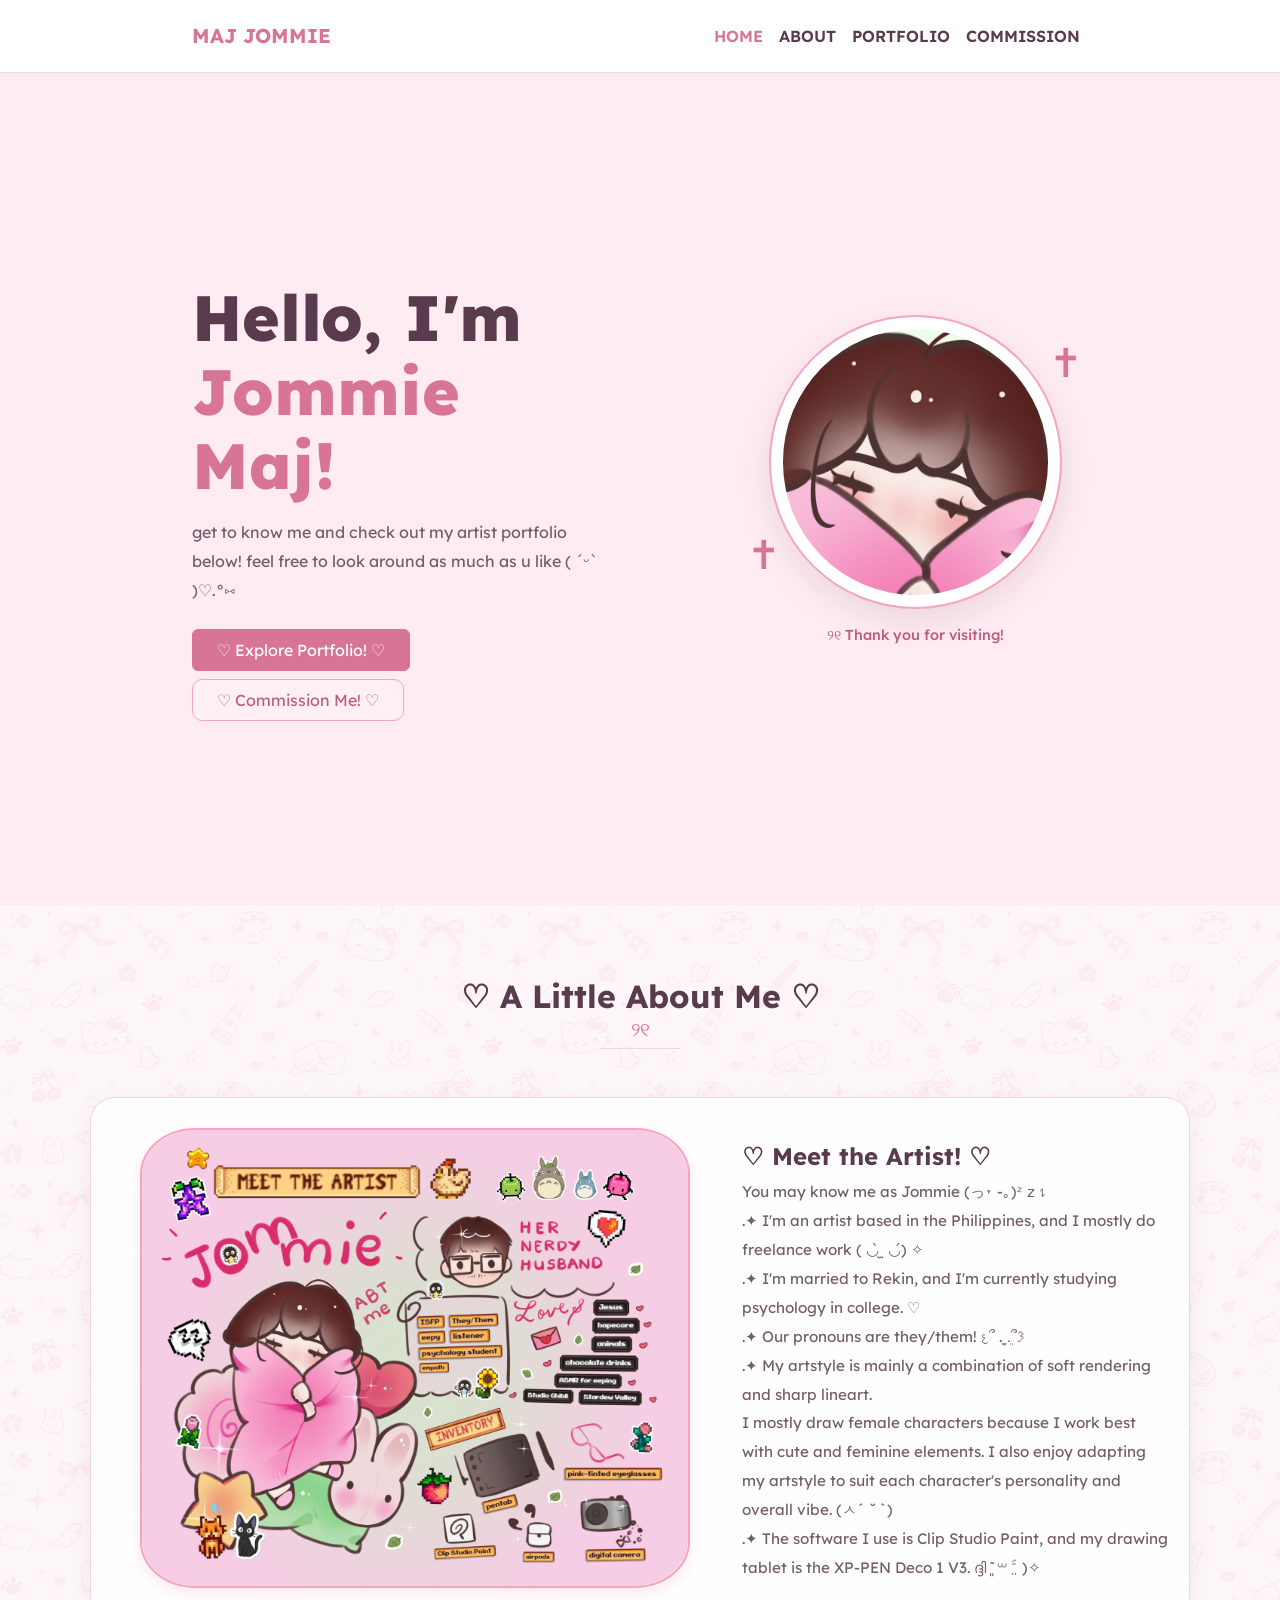
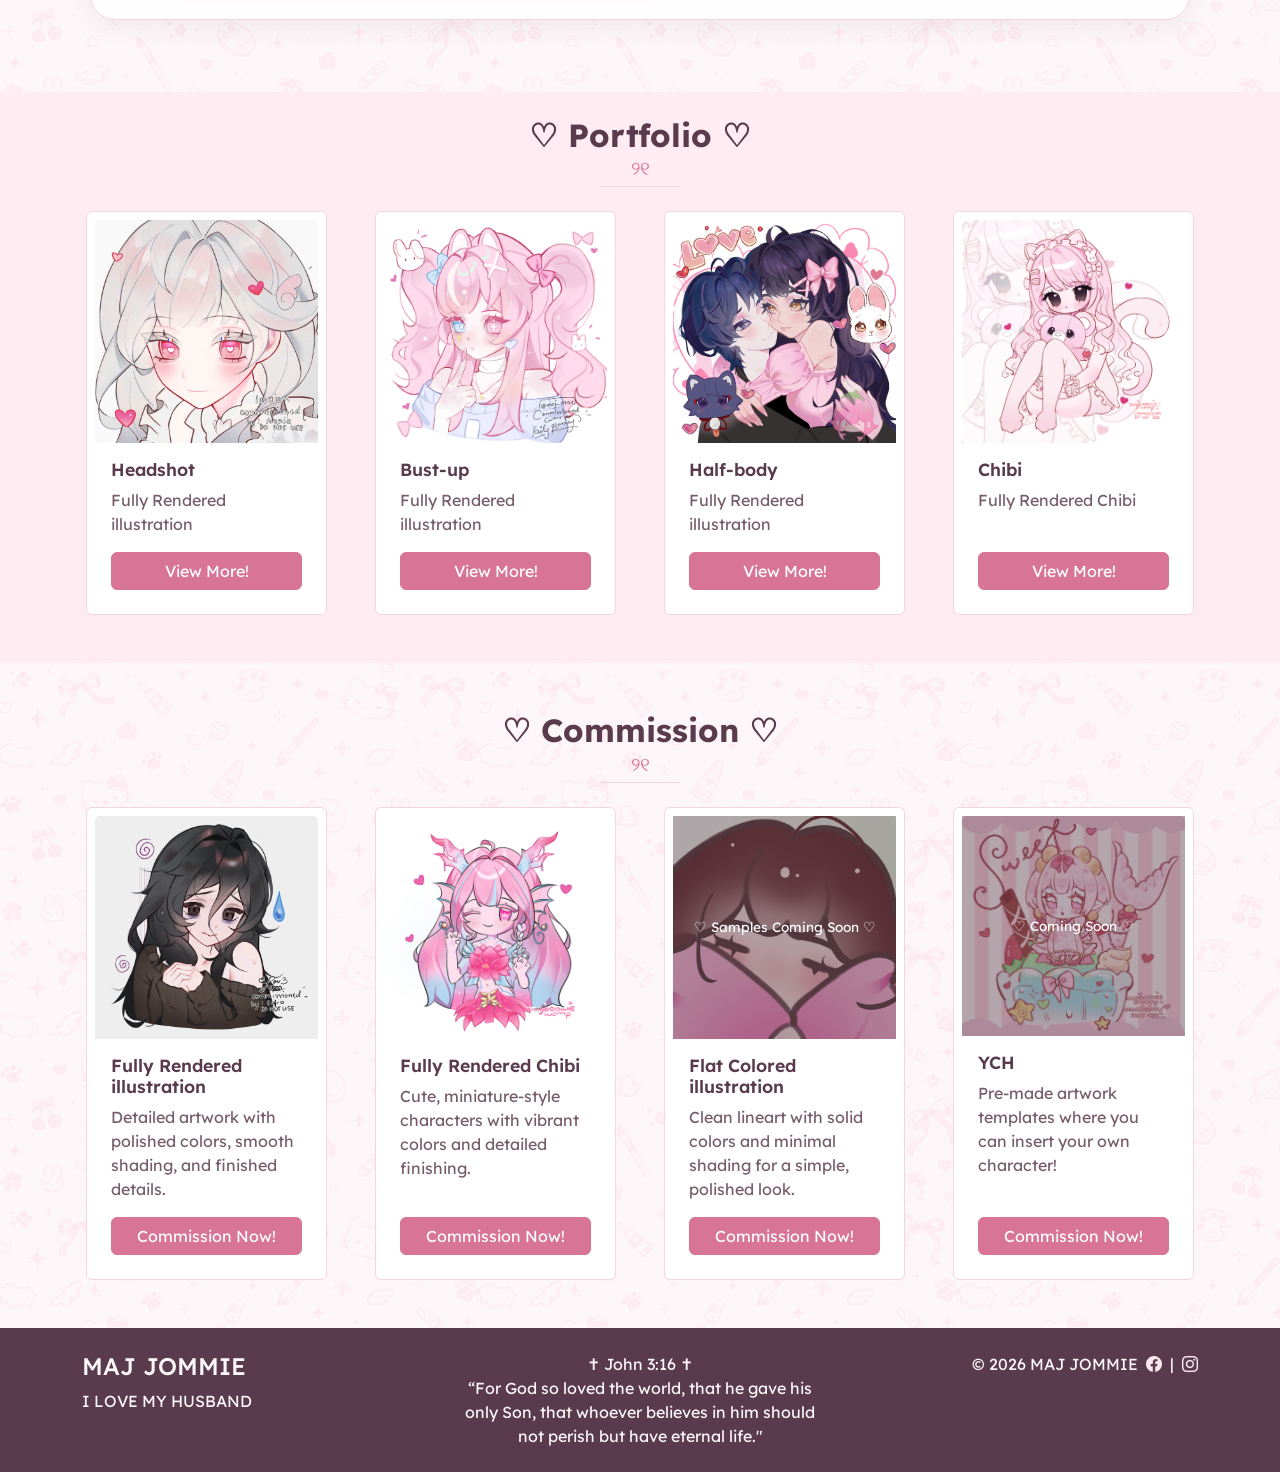
==== commit e8eeaad8: "rEMOVEED sHORT tEXT" ====
--- a/index.html
+++ b/index.html
@@ -146,7 +146,6 @@
         <div class="container py-4">
 
             <div class="text-center mb-5">
-                <p class="gallery-label mb-1">GET TO KNOW ME</p>
                 <h2 class="gallery-title">♡ A Little About Me ♡</h2>
                 <div class="gallery-divider mx-auto">୨୧</div>
             </div>
@@ -164,8 +163,7 @@
                     </div>
 
                     <div class="col-md-5">
-                        <h4 class="about-name mt-4">This is Jommie!</h4>
-                        <p class="about-caption">♡ Meet the Artist! ♡</p>
+                        <h4 class="about-name mt-4">♡ Meet the Artist! ♡</h4>
 
                         <p class="about-text">
                             You may know me as Jommie (っ˕ -｡)ᶻ 𝗓 𐰁<br>
@@ -181,17 +179,12 @@
                 </div>
             </div>
 
-            <p class="text-center about-footer-text mt-4 mb-0">
-                (short sentence here)
-            </p>
-
         </div>
     </section>
 
     <section id="portfolio" class="py-4 pb-5">
 
         <div class="text-center mb-4">
-            <p class="gallery-label mb-1">MY CREATIVE COLLECTION</p>
             <h2 class="gallery-title">♡ Portfolio ♡</h2>
             <div class="gallery-divider mx-auto">୨୧</div>
         </div>
@@ -291,7 +284,6 @@
     <section id="commission" class="py-5">
 
         <div class="text-center mb-4">
-            <p class="gallery-label mb-1">MY COMMISSION SERVICE</p>
             <h2 class="gallery-title">♡ Commission ♡</h2>
             <div class="gallery-divider mx-auto">୨୧</div>
         </div>
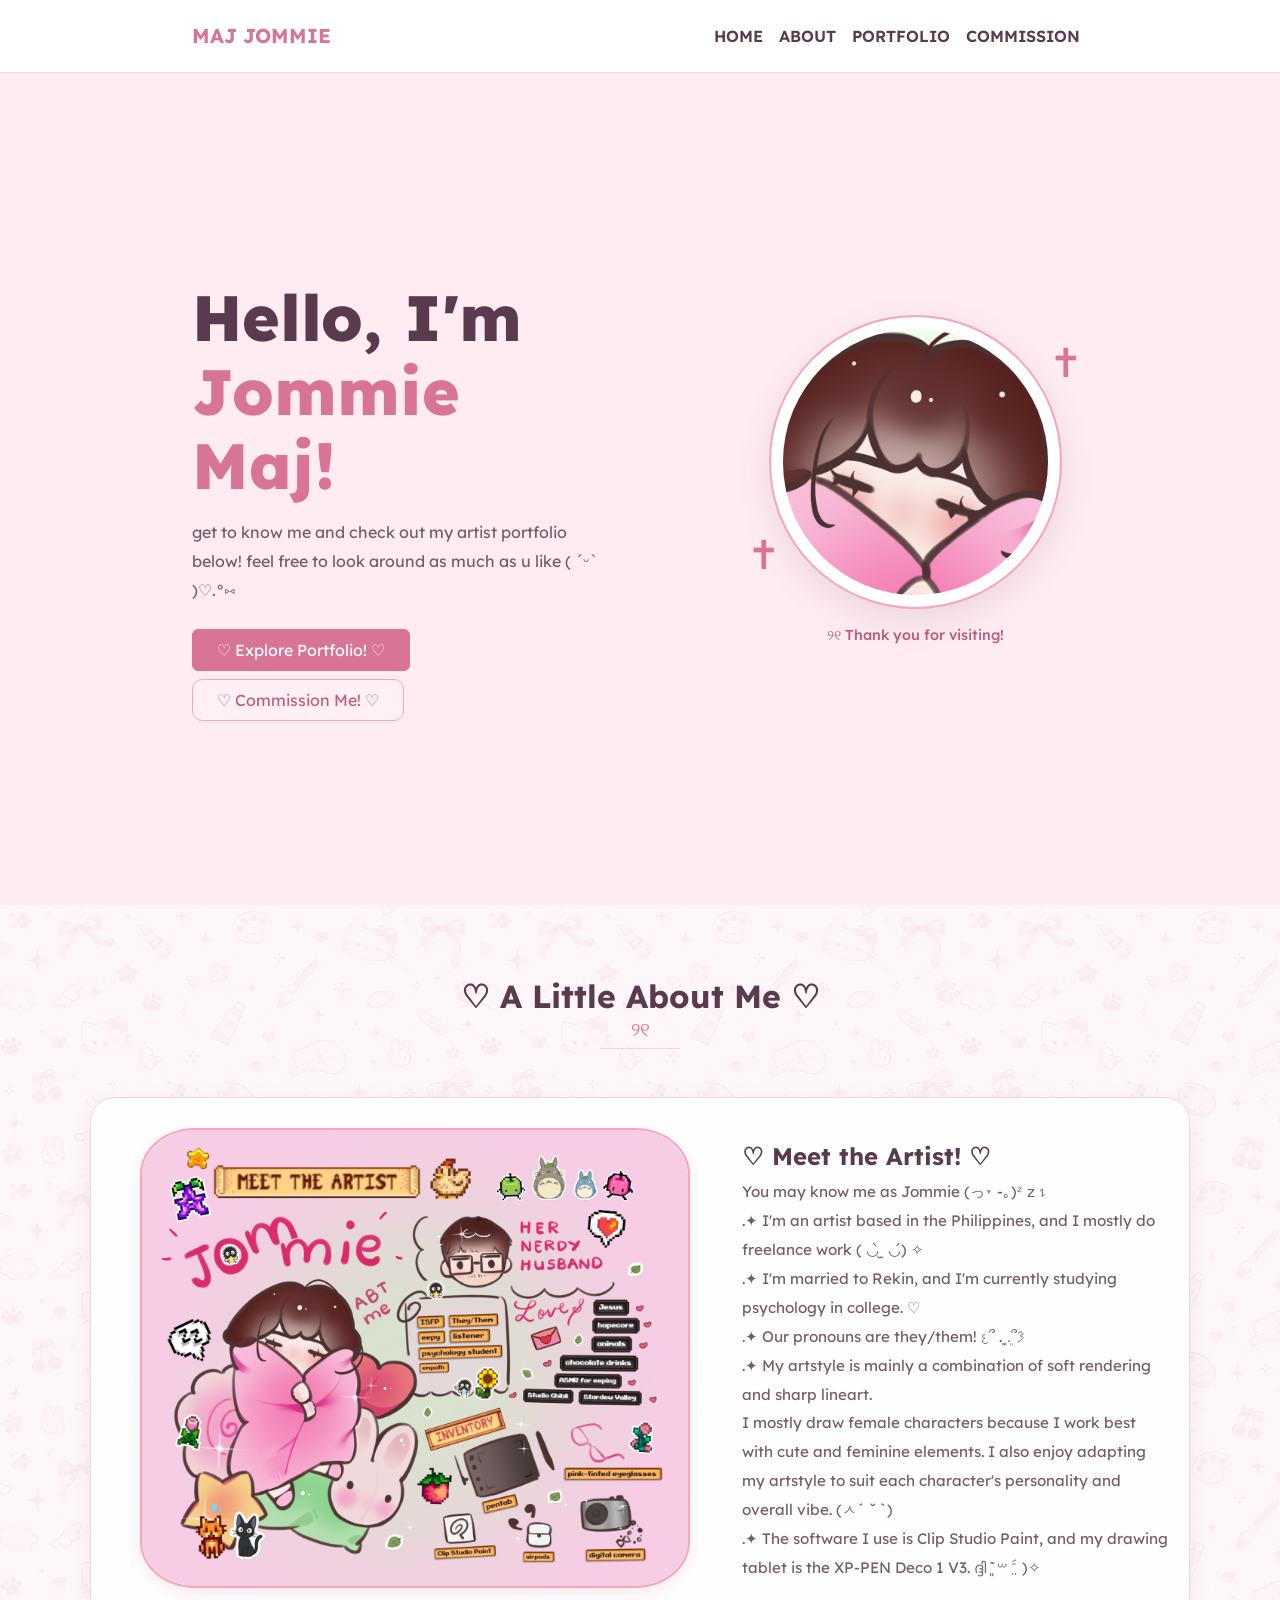
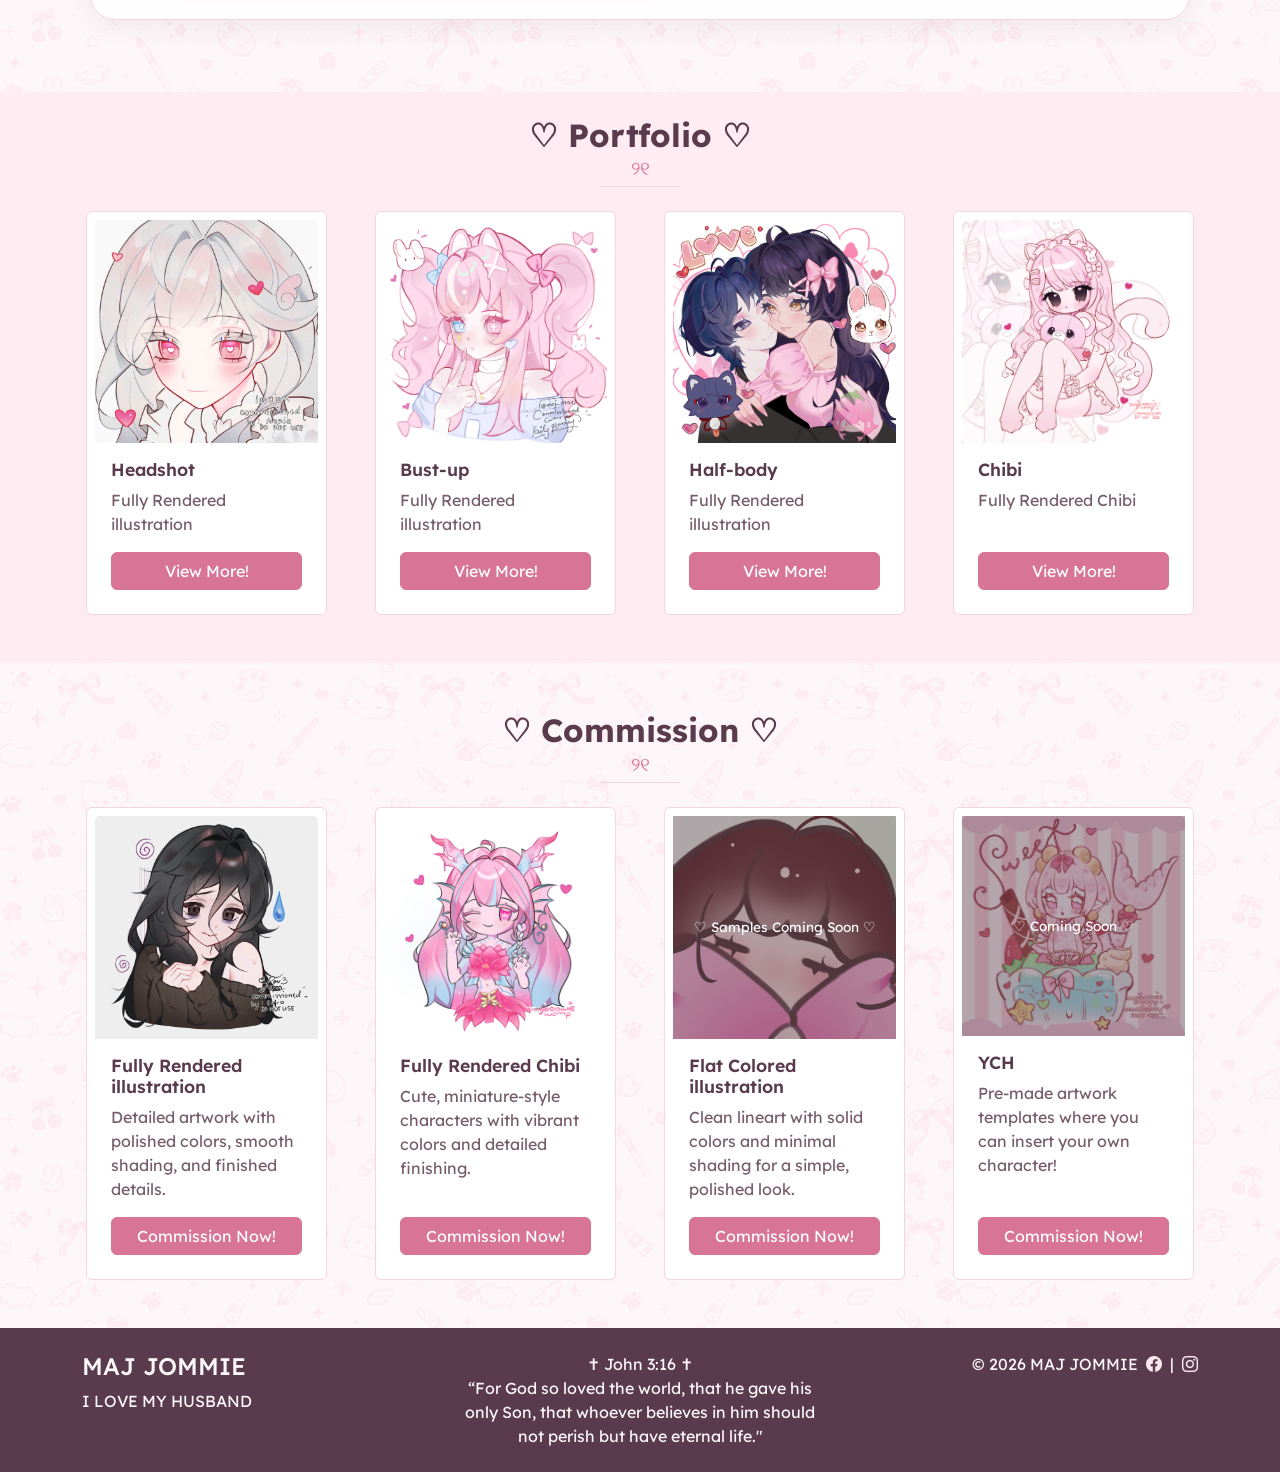
==== commit 77753503: "Favicon and Cannonical" ====
--- a/index.html
+++ b/index.html
@@ -23,7 +23,7 @@
     <link rel="stylesheet" href="https://cdn.jsdelivr.net/npm/bootstrap-icons@1.13.1/font/bootstrap-icons.min.css">
     <link href="style.css" rel="stylesheet">
 
-    <link rel="icon" type="image/jpeg" href="img/favicon.png">
+    <link rel="icon" type="image/png" href="img/favicon.png">
 
     <meta property="og:type" content="website">
     <meta property="og:site_name" content="LoveJom Art">
--- a/style.css
+++ b/style.css
@@ -183,19 +183,19 @@
 
 .gallery-item {
     display: block;
+    width: 100%;
+    aspect-ratio: 1 / 1;
     overflow: hidden;
-    border-radius: 16px;
+    border-radius: 10px;
     background-color: #FFFFFF;
     border: 1px solid #F1D5DF;
-    box-shadow: 0 2px 8px rgba(89, 59, 77, 0.06);
-    aspect-ratio: 1 / 1;
 }
 
 .gallery-item img {
     display: block;
     width: 100%;
     height: 100%;
-    object-fit: cover;
+    object-fit: contain;
     transition: transform 0.3s ease;
 }
 
@@ -352,13 +352,6 @@
     overflow: hidden;
 }
 
-.about-image {
-    display: block;
-    width: 100%;
-    height: auto;
-    object-fit: contain;
-    border-radius: 10%;
-}
 .about-image {
     display: block;
     width: 100%;
@@ -449,6 +442,36 @@
     font-size: 0.85rem;
 }
 
+.portfolio-card {
+    height: 100%;
+    min-width: 0;
+    background-color: transparent;
+    border: none;
+    text-align: center;
+    display: flex;
+    flex-direction: column;
+    padding-left: 1rem;
+    padding-right: 1rem;
+}
+
+.portfolio-card .gallery-item {
+    padding: 8px;
+    background-color: #FFFFFF;
+    border: 1px solid #F1D5DF;
+}
+
+.portfolio-credit {
+    margin: 10px 0 2px;
+    padding: 0;
+    font-size: 0.75rem;
+    color: #755D69;
+    white-space: nowrap;
+    overflow: hidden;
+    text-overflow: ellipsis;
+    width: 100%;
+    display: block;
+}
+
 @media (max-width: 767.98px) {
 
     .landing-content {
@@ -552,4 +575,9 @@
         display: flex;
         align-items: center;
     }
-}
+
+
+    .portfolio-credit {
+        font-size: 0.65rem;
+    }
+}
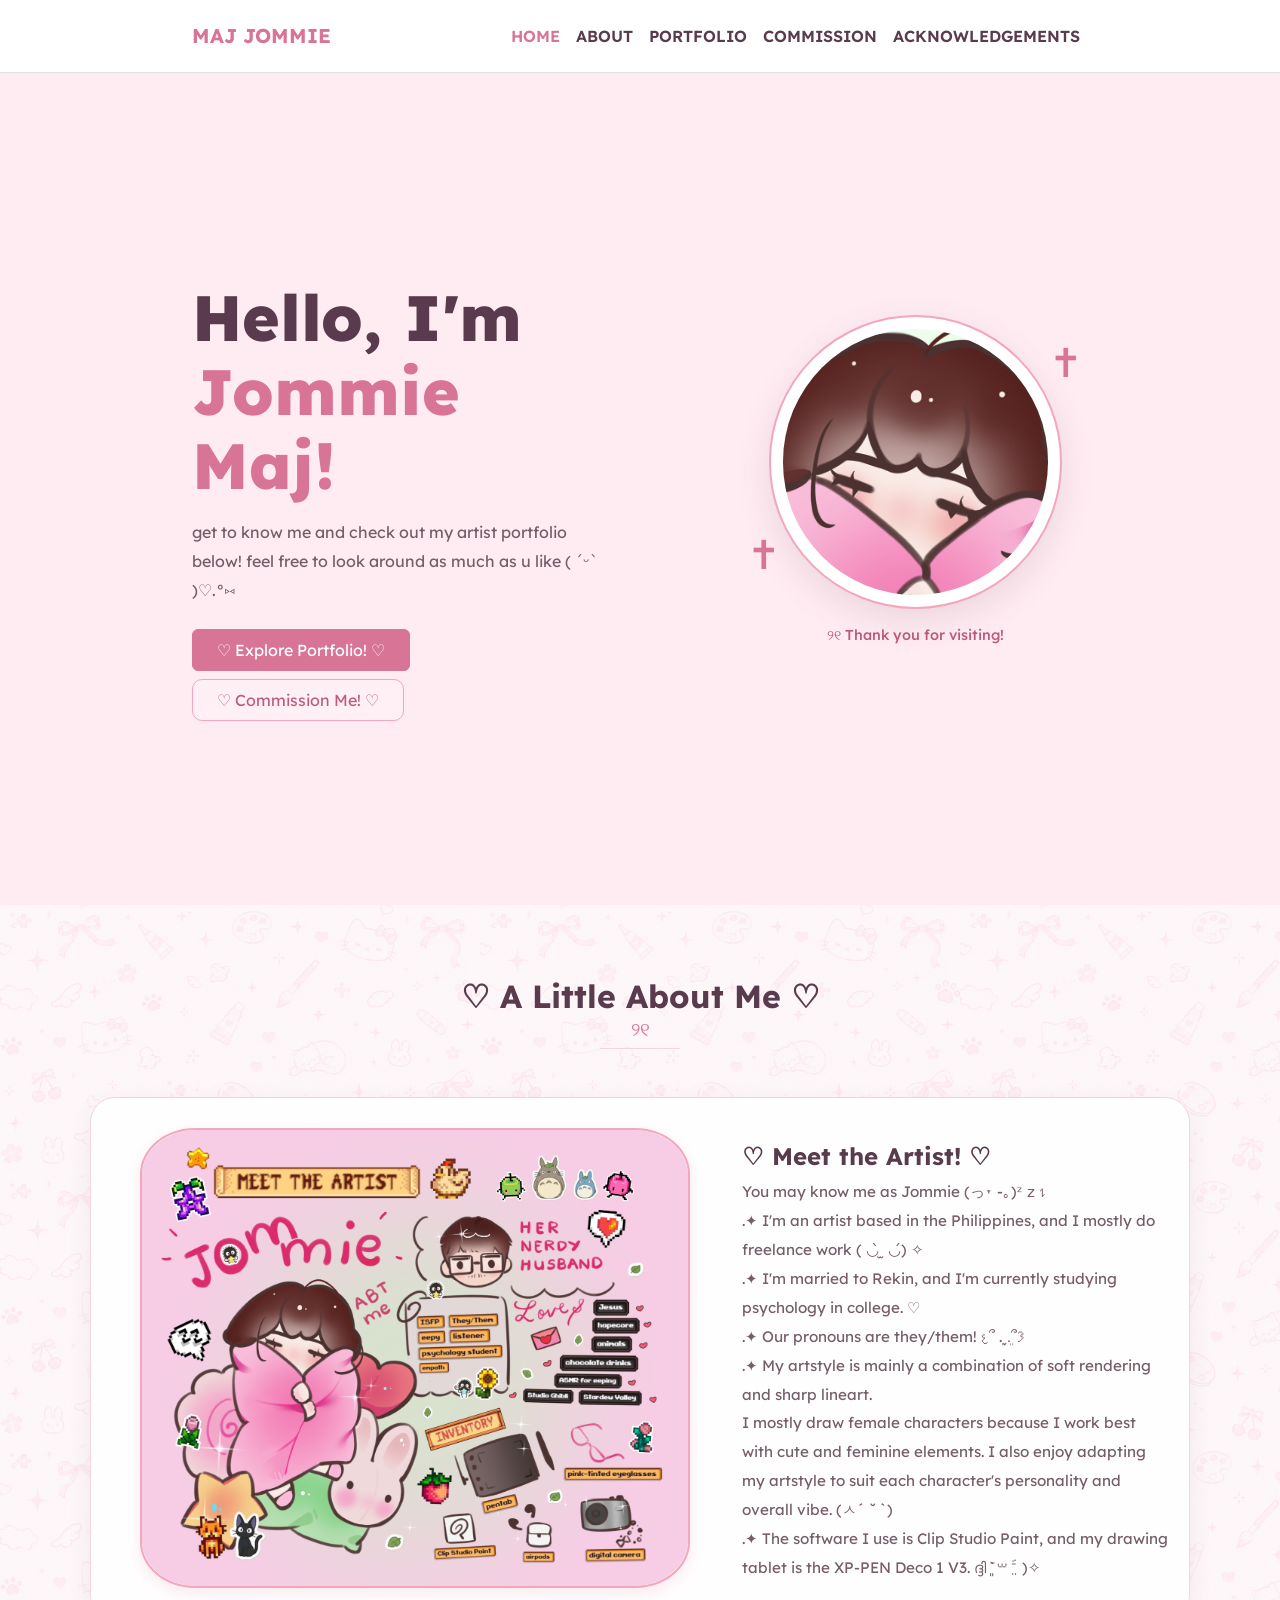
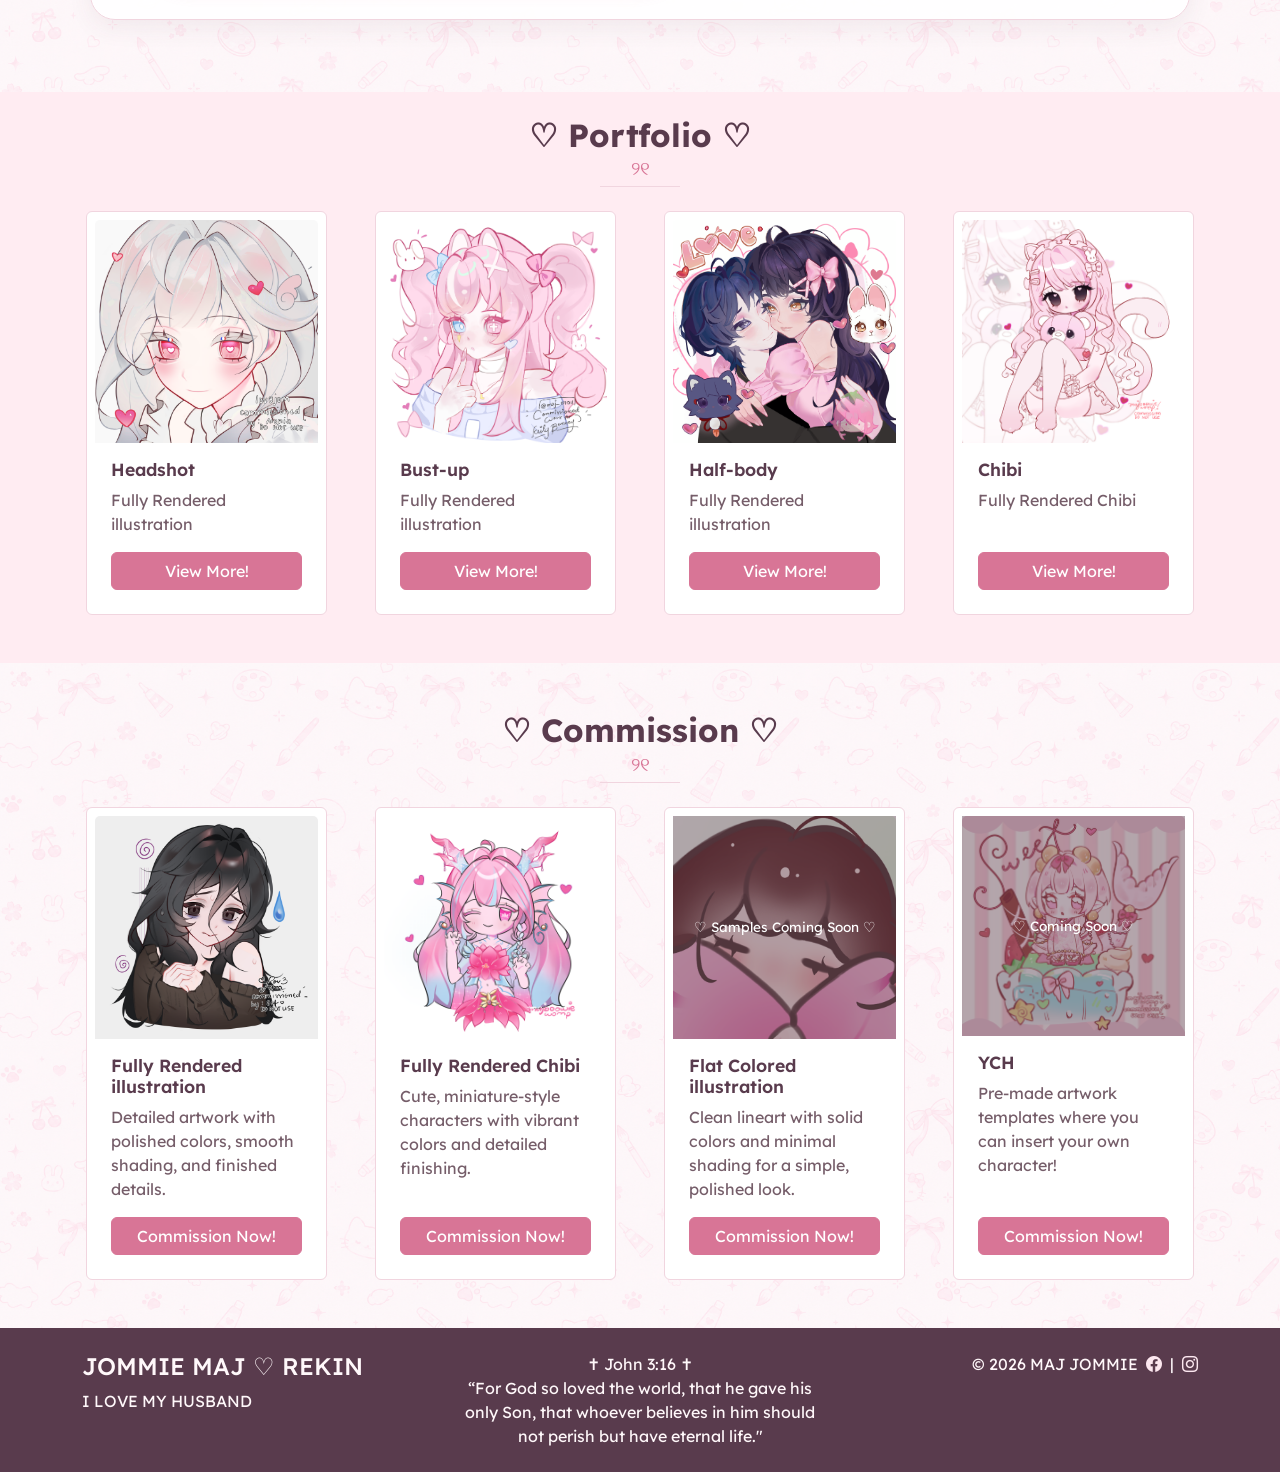
==== commit b6e982f8: "Acknowledgements Page" ====
--- a/index.html
+++ b/index.html
@@ -85,6 +85,10 @@
                         <a class="nav-link" href="#commission">Commission</a>
                     </li>
 
+                    <li class="nav-item">
+                        <a class="nav-link" href="acknowledgements.html">Acknowledgements</a>  
+                    </li>
+
                 </ul>
             </div>
 
@@ -405,7 +409,7 @@
             <div class="row align-items-start">
 
                 <div class="col-md-4 footer-title">
-                    <h4 class="white title">MAJ JOMMIE</h4>
+                    <h4 class="white title">JOMMIE MAJ ♡ REKIN</h4>
                     <p>I LOVE MY HUSBAND</p>
                 </div>
 
--- a/style.css
+++ b/style.css
@@ -397,6 +397,7 @@
     font-size: 0.95rem;
     line-height: 1.9;
 }
+
 
 .about-divider {
     border-color: #F1D5DF;
@@ -472,6 +473,17 @@
     display: block;
 }
 
+.acknowledgement-credit {
+    padding: 0;
+    font-size: 0.75rem;
+    color: #755D69;
+    white-space: nowrap;
+    overflow: hidden;
+    text-overflow: ellipsis;
+    width: 100%;
+    display: block;
+}
+
 @media (max-width: 767.98px) {
 
     .landing-content {
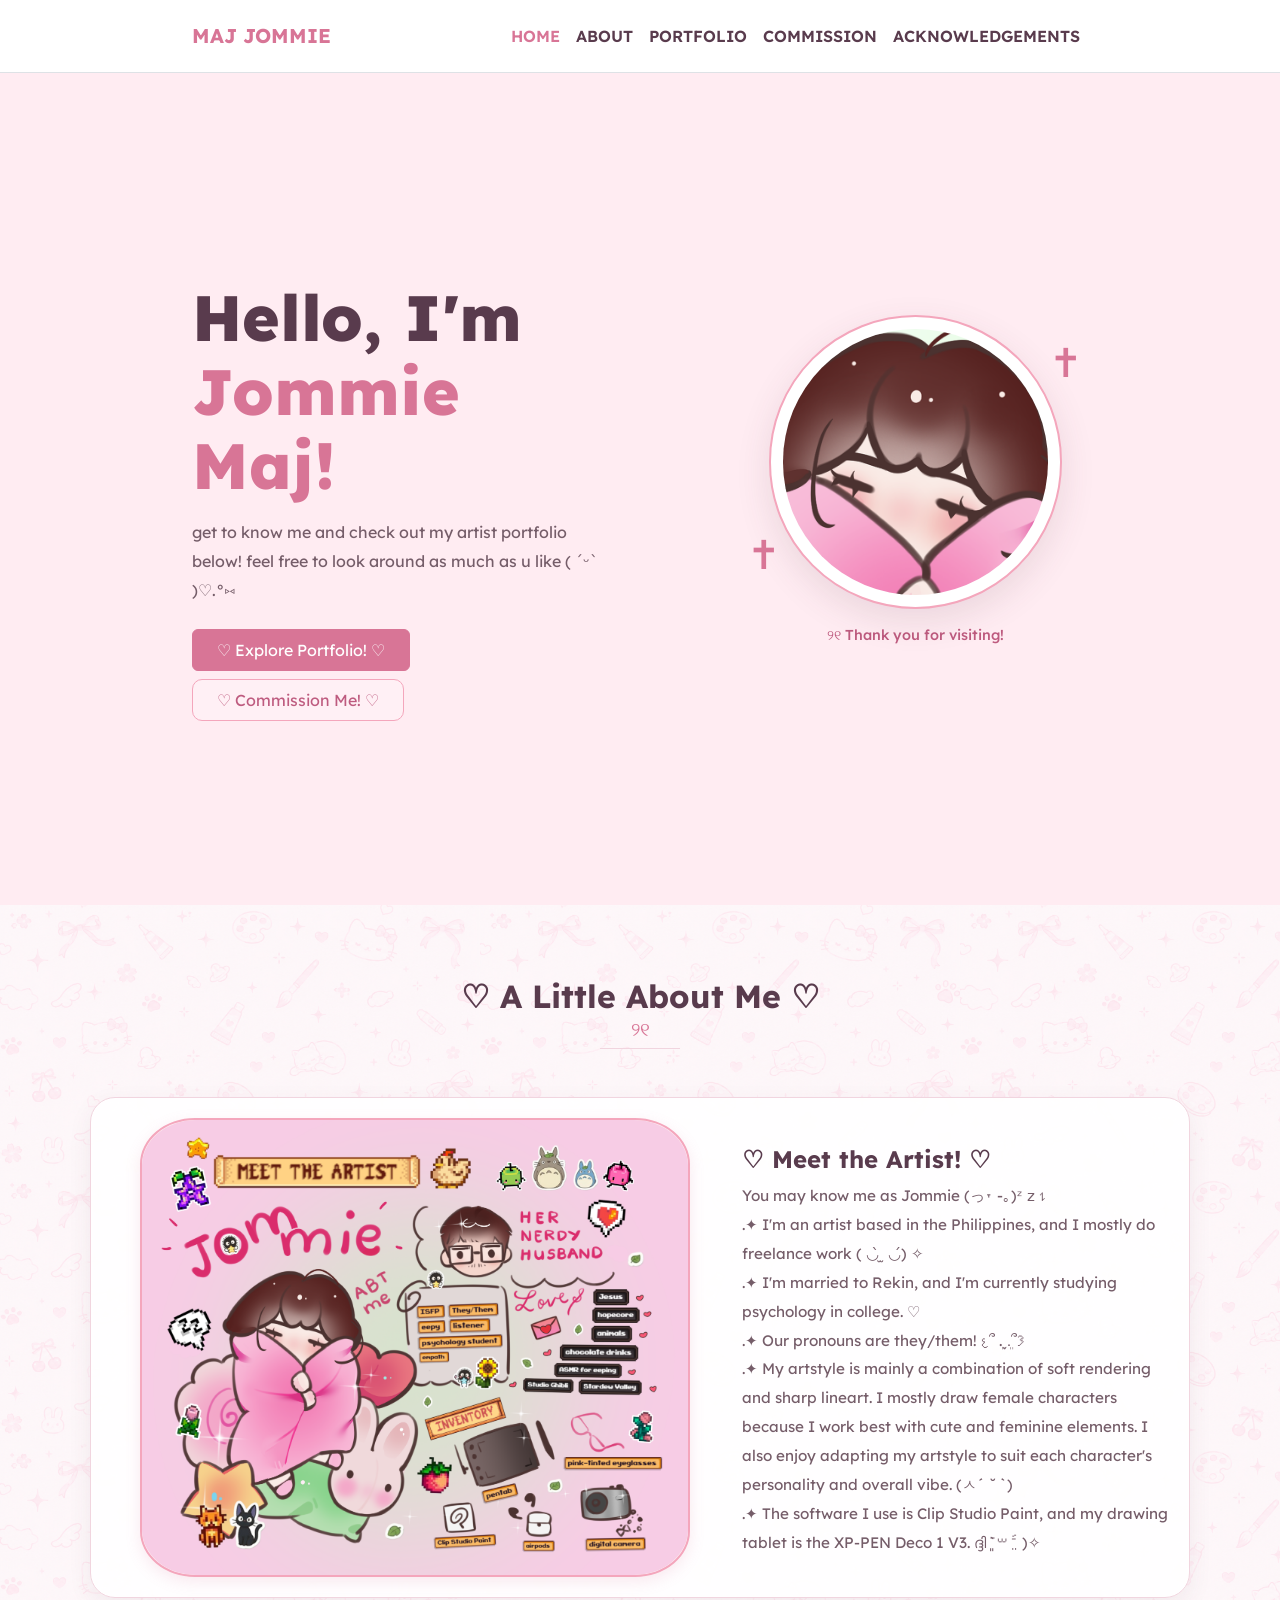
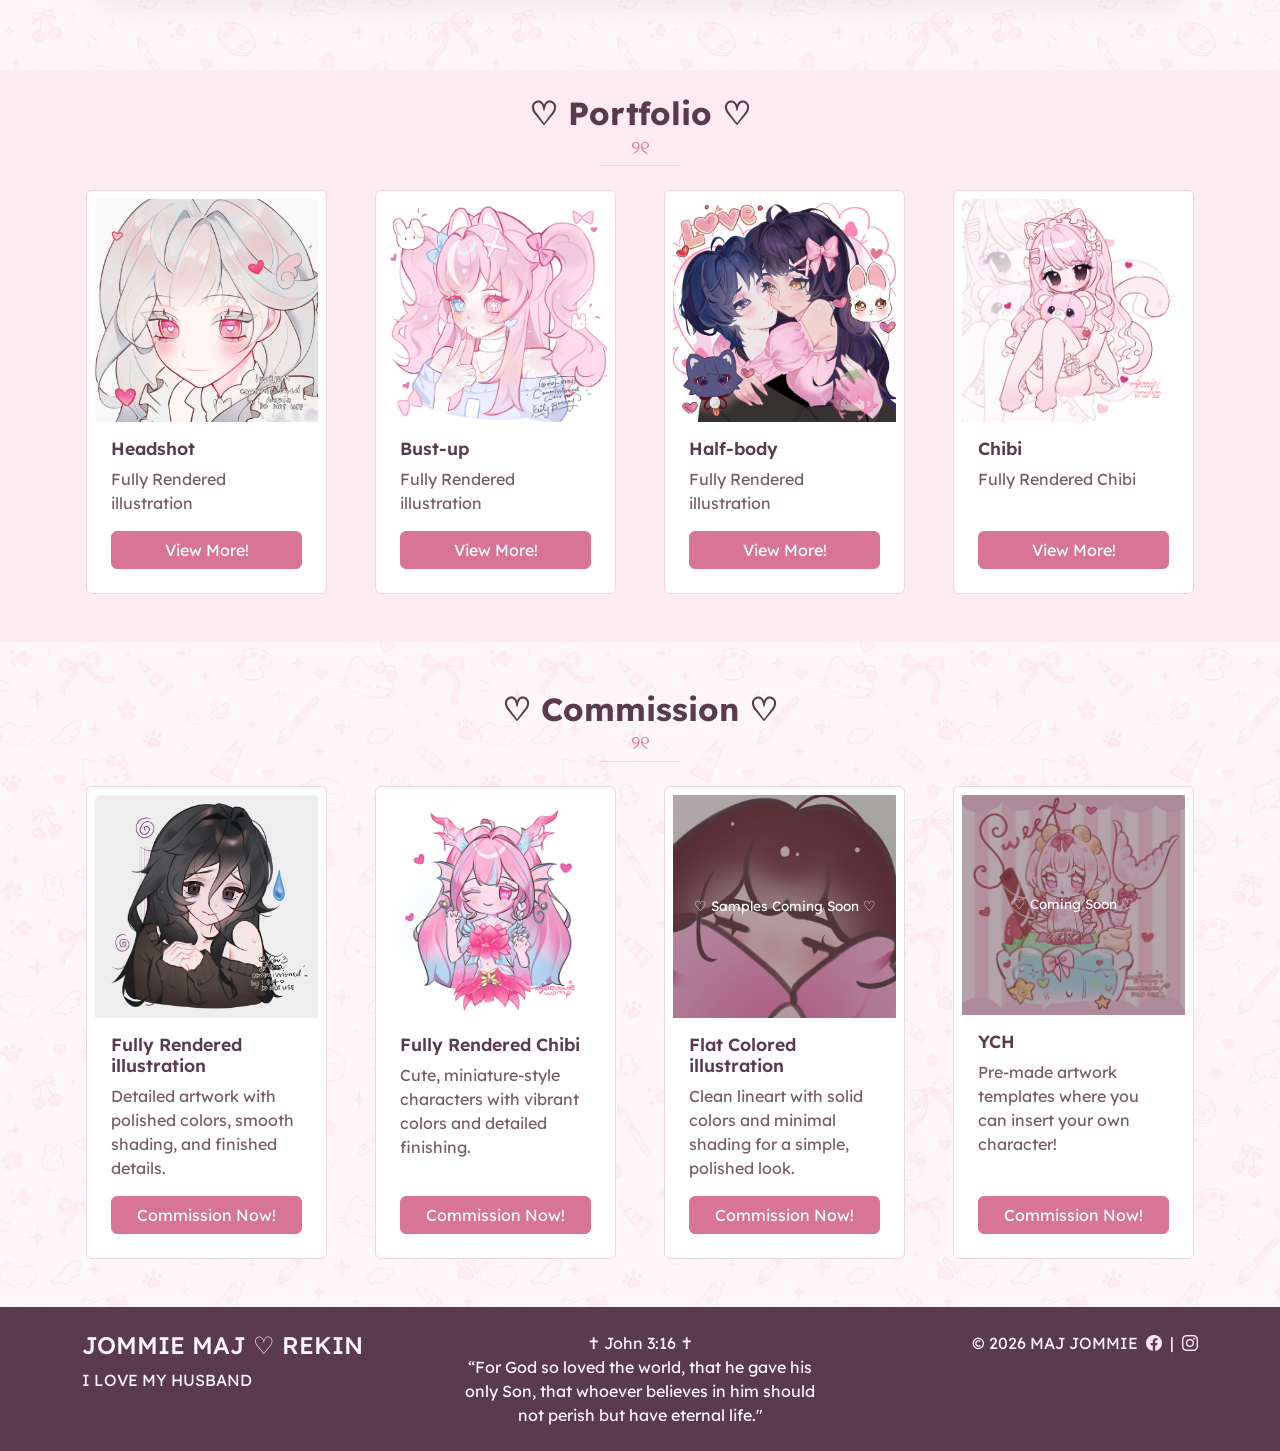
==== commit 1ffda70e: "About Me Edit" ====
--- a/index.html
+++ b/index.html
@@ -174,7 +174,7 @@
                             .✦ I'm an artist based in the Philippines, and I mostly do freelance work ( ◡̀  ̫ ◡́) ✧<br>
                             .✦ I'm married to Rekin, and I'm currently studying psychology in college. ♡<br>
                             .✦ Our pronouns are they/them! 𐔌՞ ܸ.ˬ.ܸ՞𐦯<br>
-                            .✦ My artstyle is mainly a combination of soft rendering and sharp lineart.<br>
+                            .✦ My artstyle is mainly a combination of soft rendering and sharp lineart. 
                             I mostly draw female characters because I work best with cute and feminine elements. I also enjoy adapting my artstyle to suit each character's personality and overall vibe. (ㅅ´ ˘ `)<br>
                             .✦ The software I use is Clip Studio Paint, and my drawing tablet is the XP-PEN Deco 1 V3. ദ്ദി ˉ͈̀꒳ˉ͈́ )✧<br>
                                                     </p>
